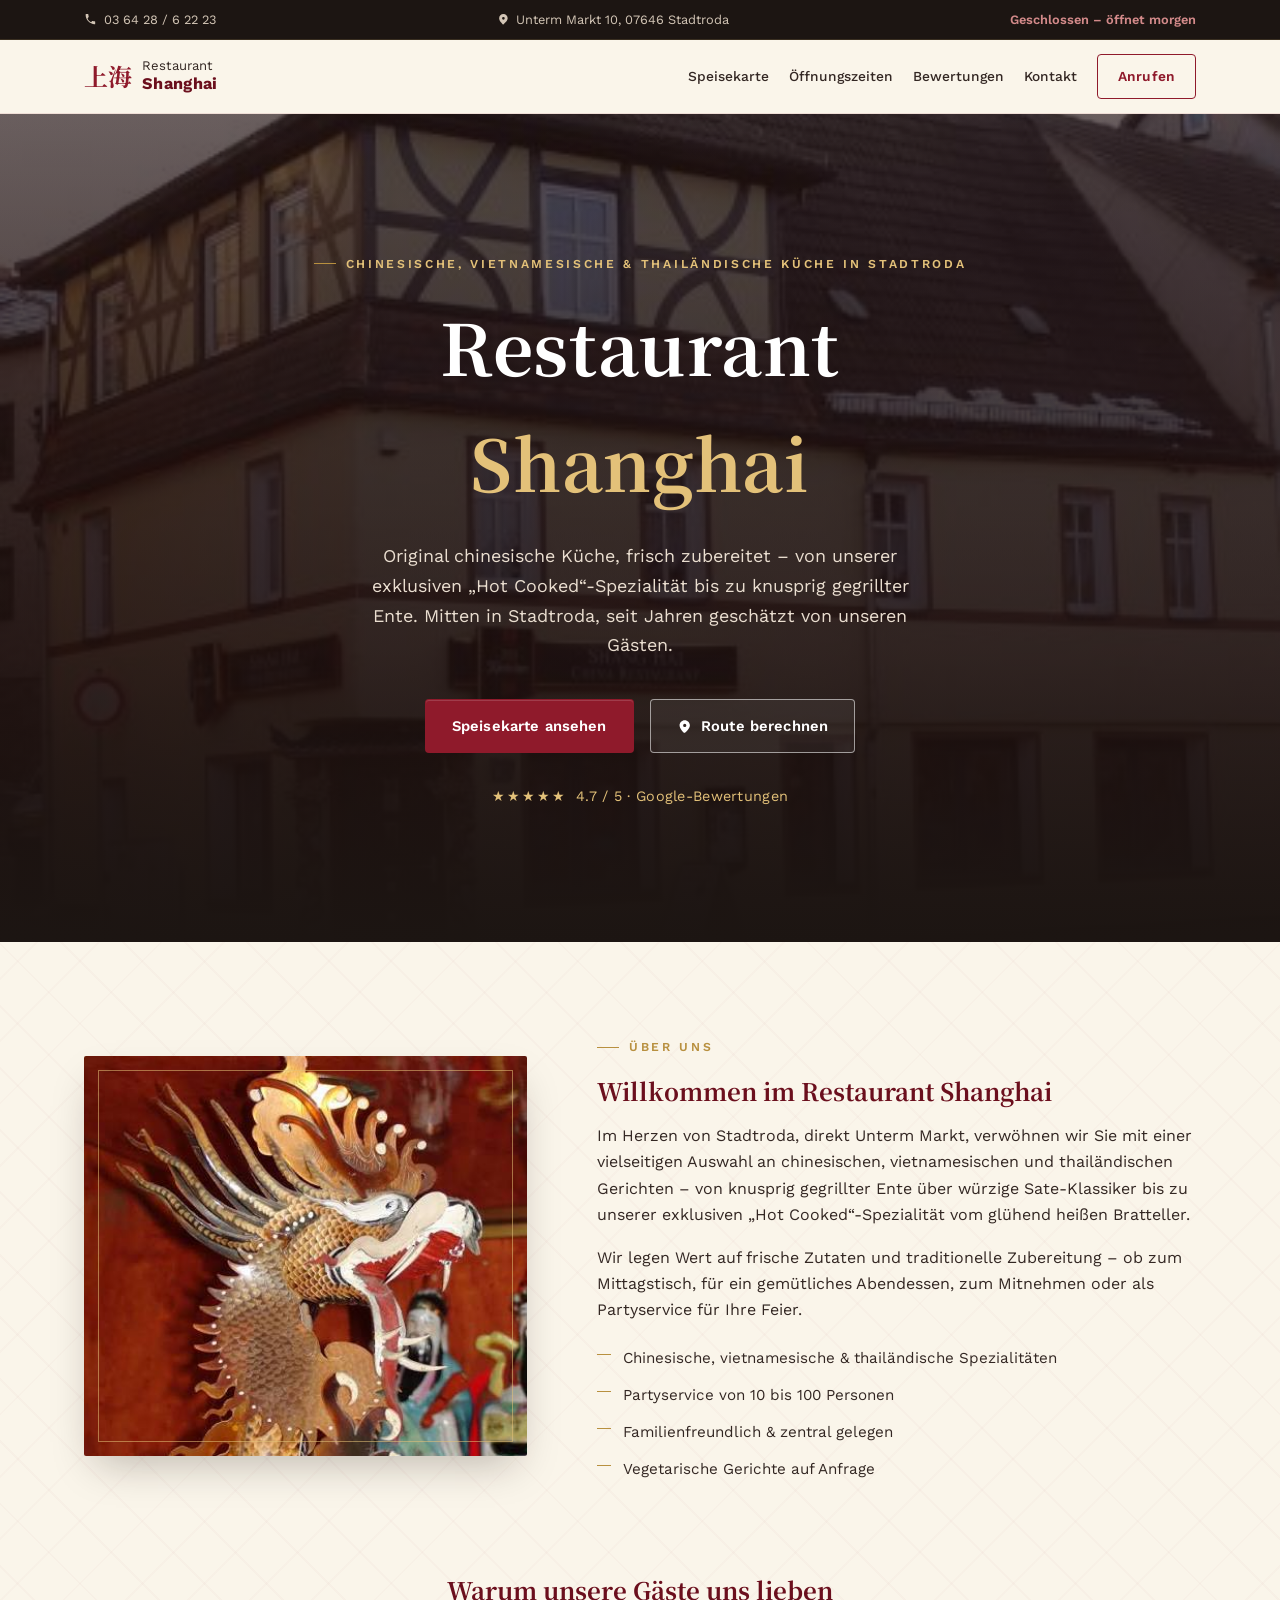
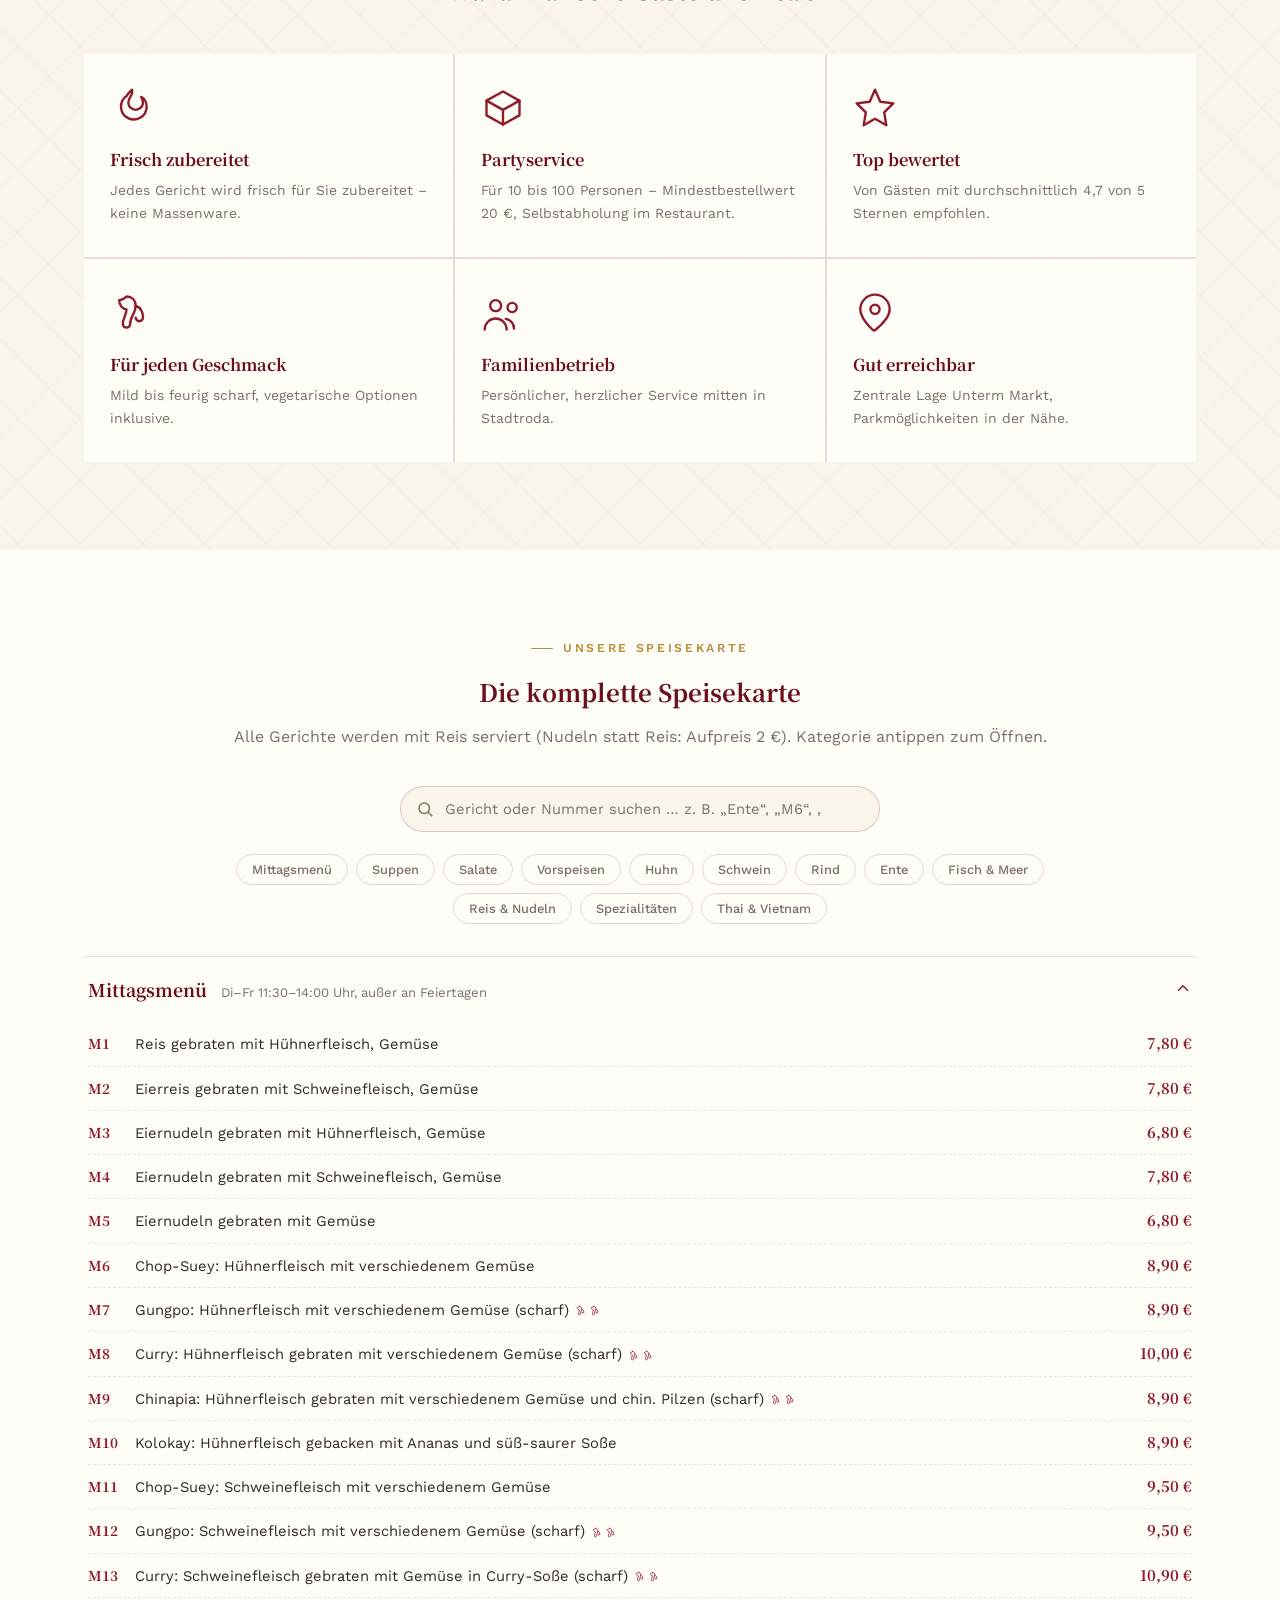
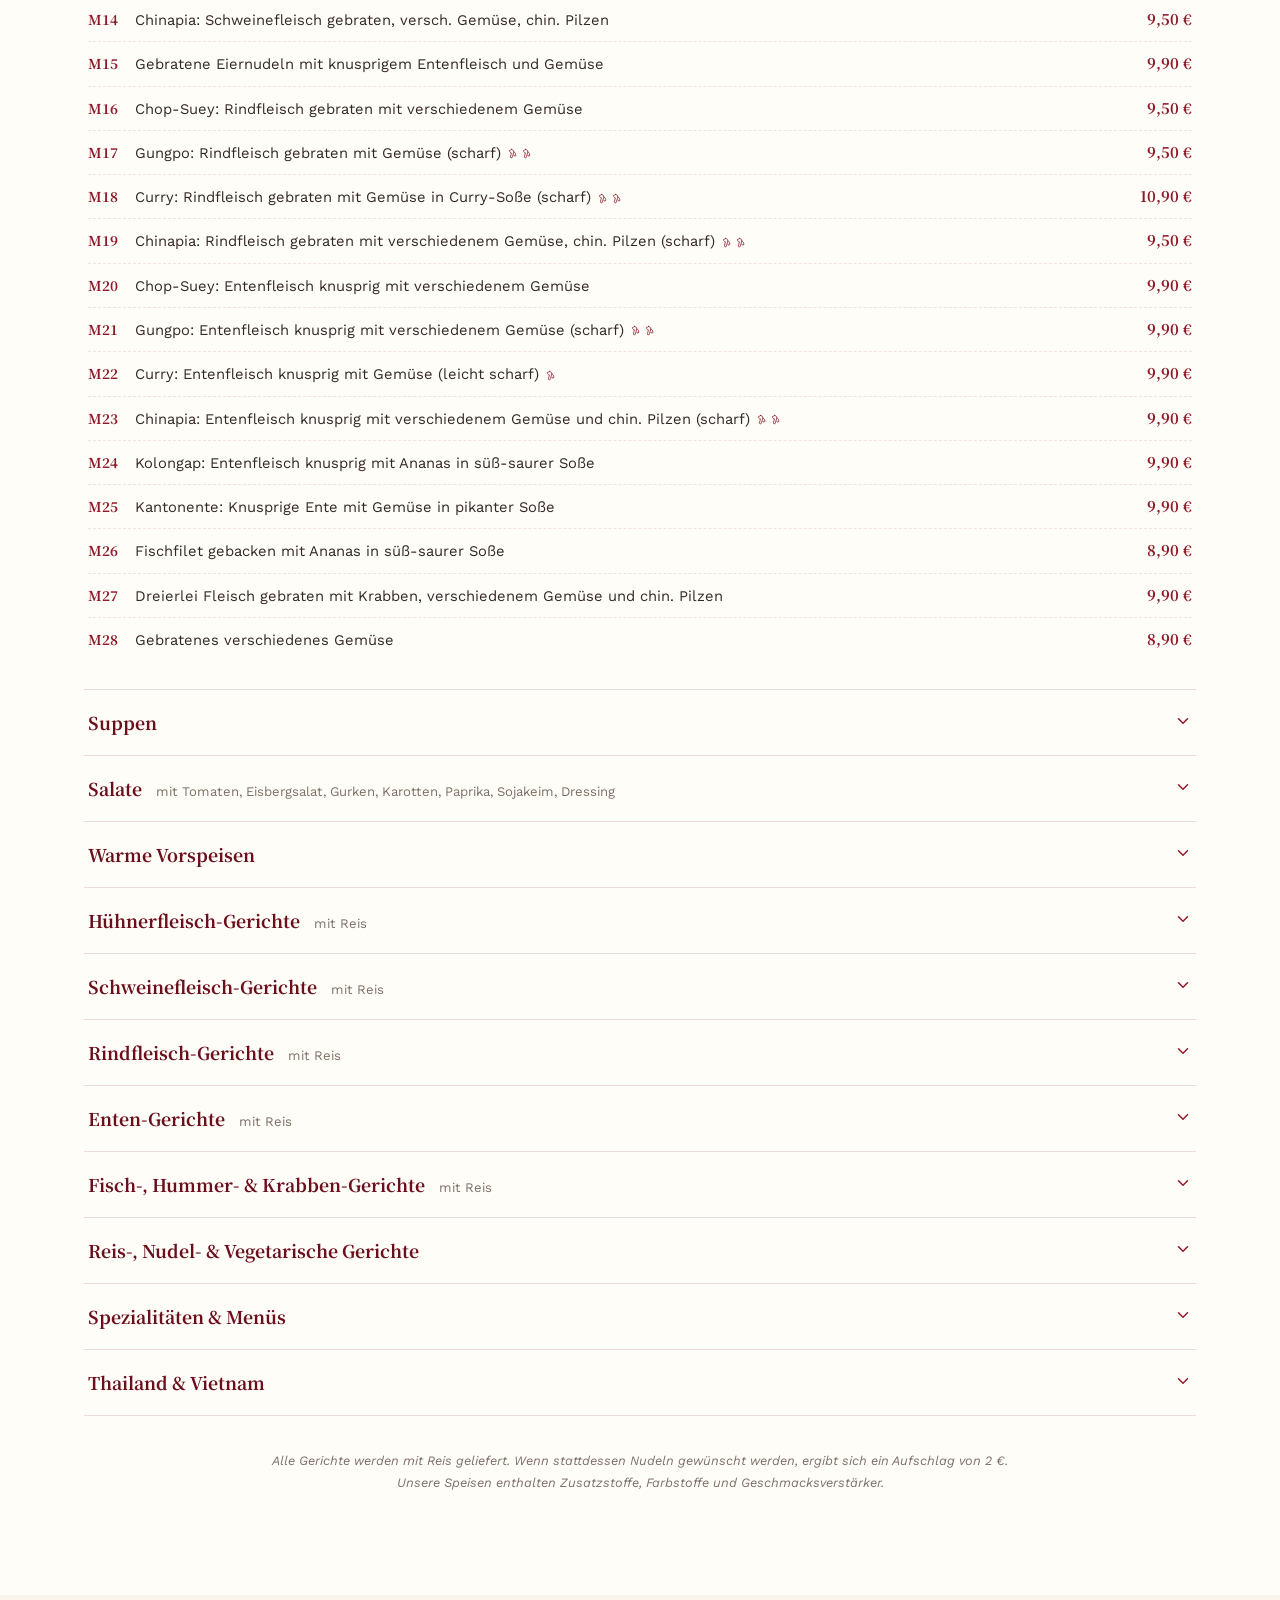
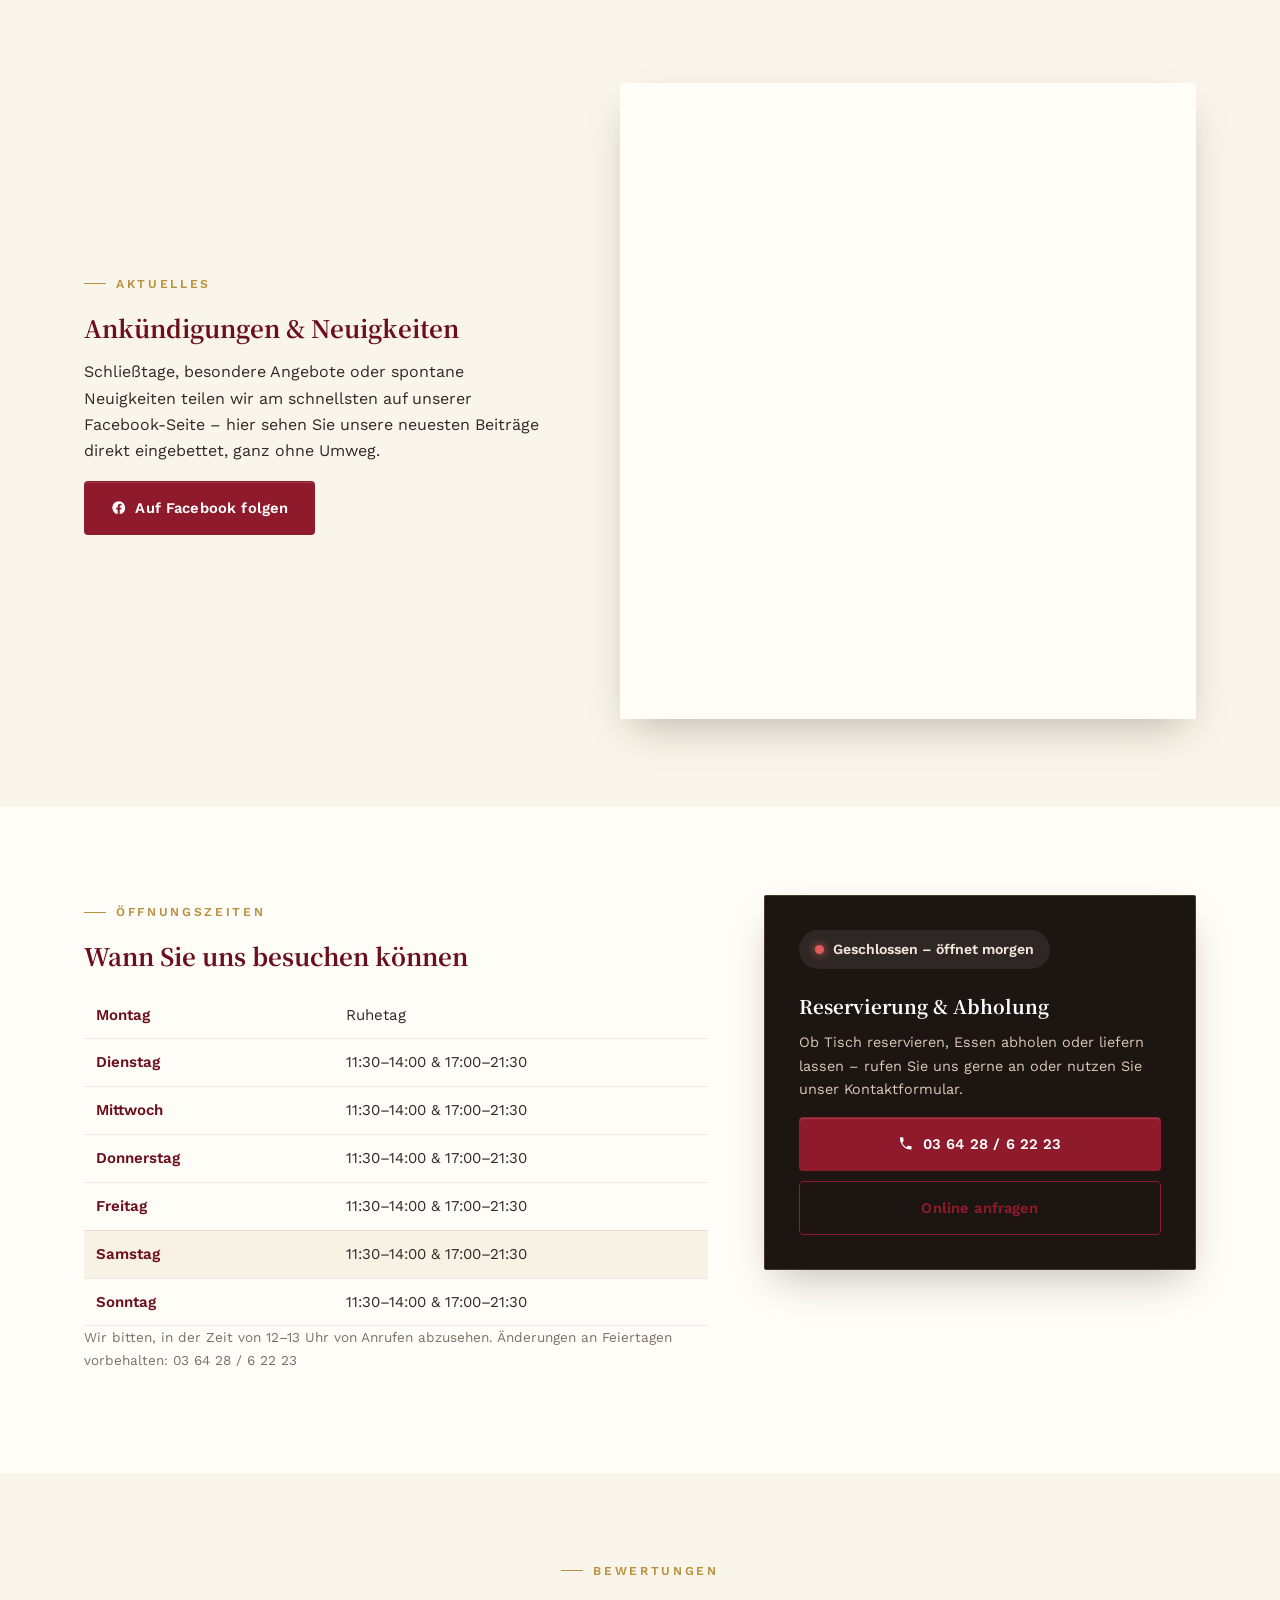
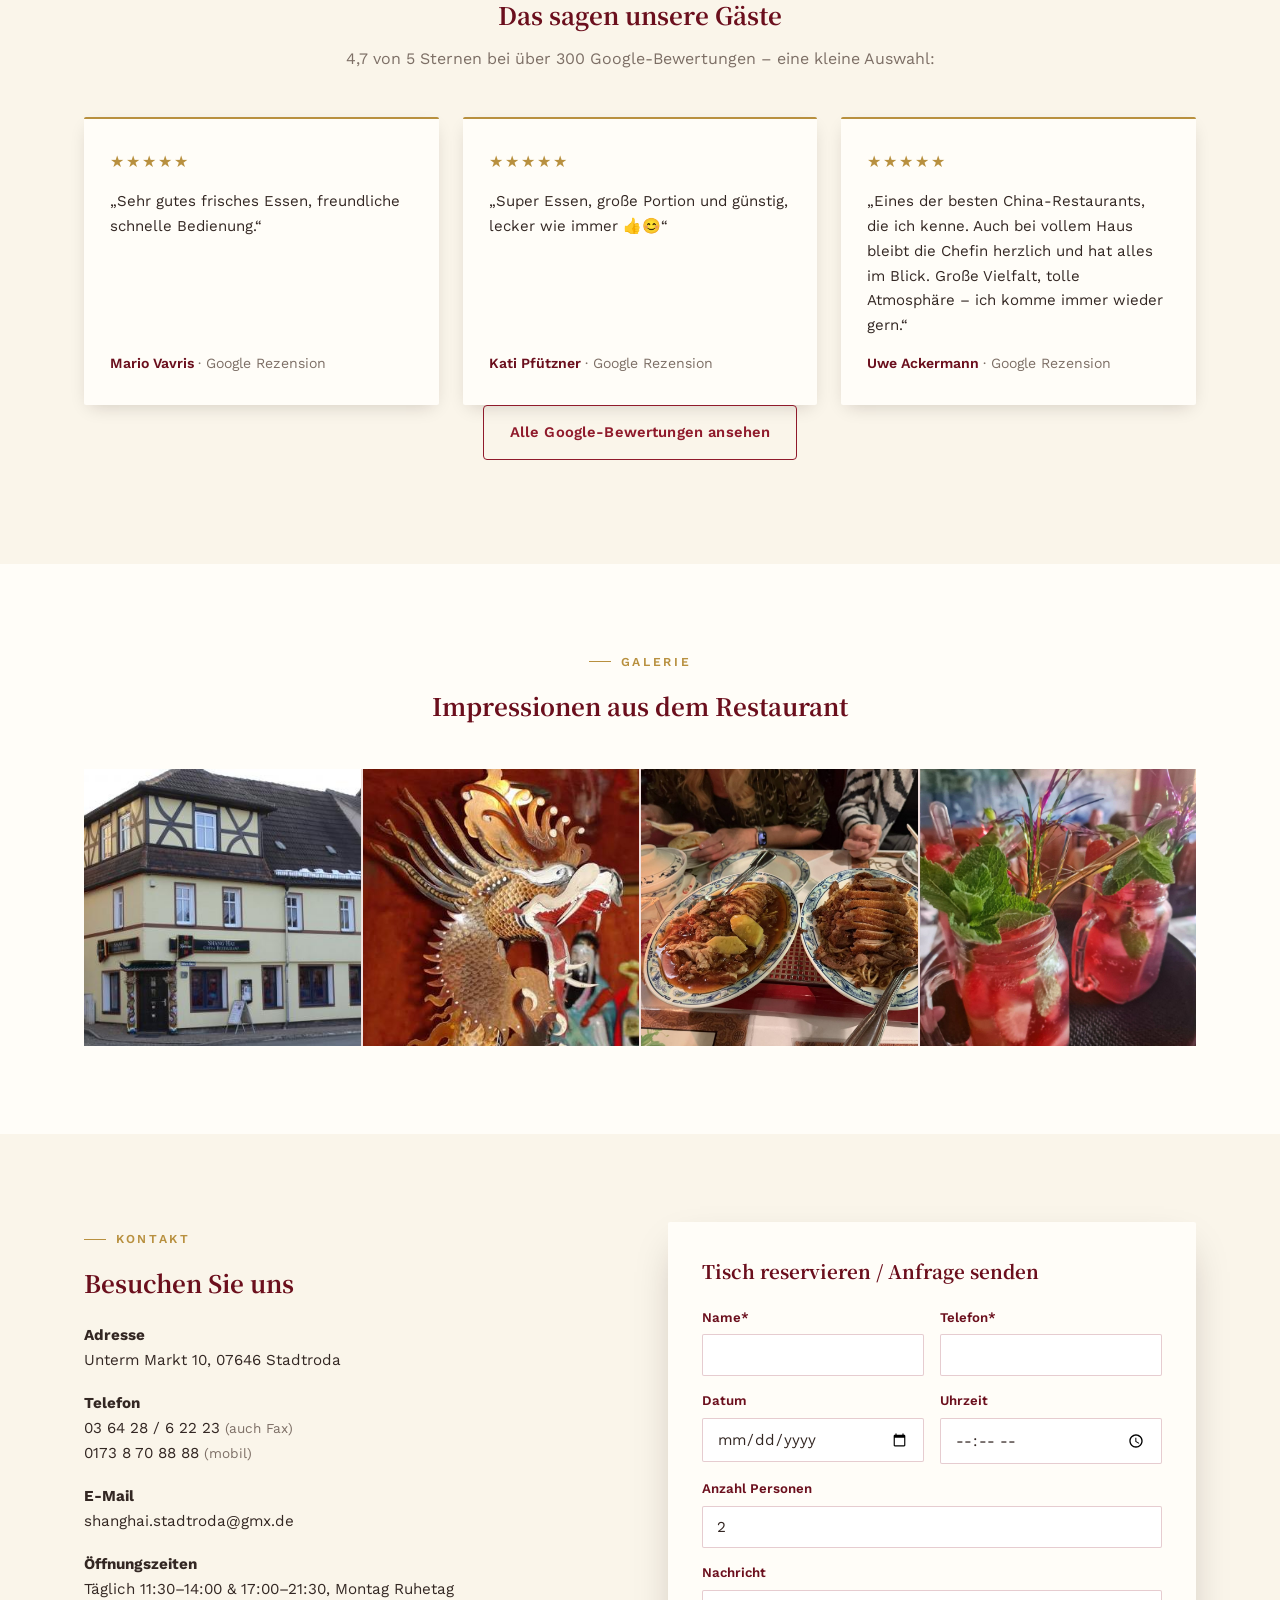
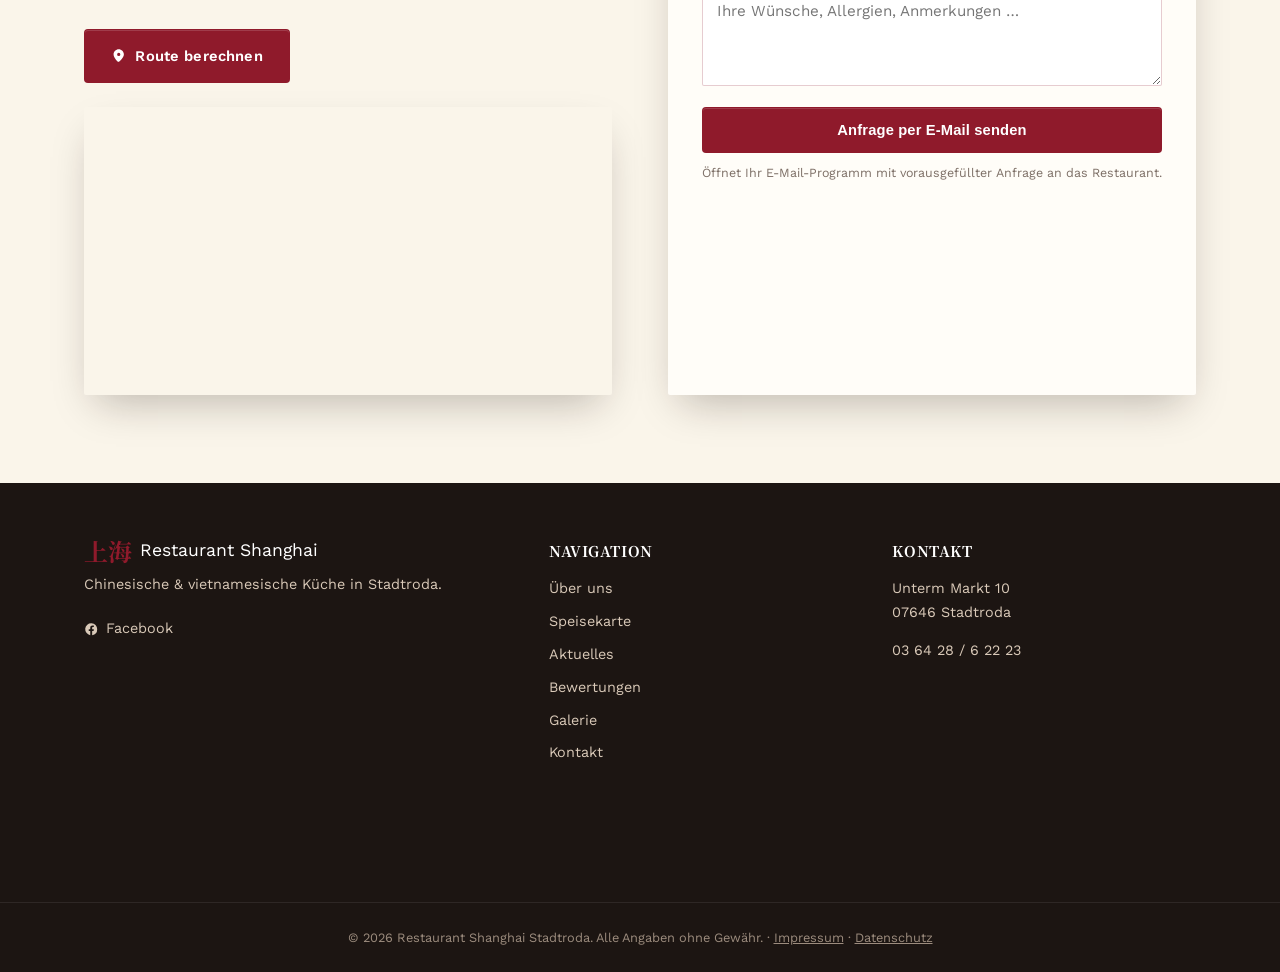
==== index.html @ a4d63564 "Initial commit: Restaurant Shanghai Stadtroda website Co-Authored-By: Claude Sonnet 5 <noreply@anthr" ====
<!DOCTYPE html>
<html lang="de">
<head>
<meta charset="UTF-8">
<meta name="viewport" content="width=device-width, initial-scale=1.0">
<title>Restaurant Shanghai Stadtroda | Chinesische, Vietnamesische & Thailändische Küche</title>
<meta name="description" content="China-Restaurant Shanghai in Stadtroda – Chinesische, vietnamesische & thailändische Spezialitäten, Mittagsmenü, Partyservice & Selbstabholung. Unterm Markt 10, 07646 Stadtroda.">
<link rel="canonical" href="https://restaurant-shanghai-stadtroda.netlify.app/">

<meta property="og:type" content="restaurant">
<meta property="og:locale" content="de_DE">
<meta property="og:site_name" content="Restaurant Shanghai Stadtroda">
<meta property="og:title" content="Restaurant Shanghai Stadtroda | Chinesische, Vietnamesische & Thailändische Küche">
<meta property="og:description" content="Original chinesische, vietnamesische & thailändische Küche mitten in Stadtroda. Mittagsmenü, Partyservice für 10–100 Personen, Selbstabholung.">
<meta property="og:url" content="https://restaurant-shanghai-stadtroda.netlify.app/">
<meta property="og:image" content="https://restaurant-shanghai-stadtroda.netlify.app/assets/photos/aussenansicht.jpg">
<meta name="twitter:card" content="summary_large_image">
<meta name="twitter:title" content="Restaurant Shanghai Stadtroda">
<meta name="twitter:description" content="Chinesische, vietnamesische & thailändische Küche mitten in Stadtroda.">
<meta name="twitter:image" content="https://restaurant-shanghai-stadtroda.netlify.app/assets/photos/aussenansicht.jpg">

<script type="application/ld+json">
{
  "@context": "https://schema.org",
  "@type": "Restaurant",
  "name": "China-Restaurant Shanghai",
  "image": "https://restaurant-shanghai-stadtroda.netlify.app/assets/photos/aussenansicht.jpg",
  "url": "https://restaurant-shanghai-stadtroda.netlify.app/",
  "telephone": "+493642862223",
  "priceRange": "€€",
  "servesCuisine": ["Chinese", "Vietnamese", "Thai"],
  "acceptsReservations": "True",
  "address": {
    "@type": "PostalAddress",
    "streetAddress": "Unterm Markt 10",
    "addressLocality": "Stadtroda",
    "postalCode": "07646",
    "addressCountry": "DE"
  },
  "openingHoursSpecification": [
    {
      "@type": "OpeningHoursSpecification",
      "dayOfWeek": ["Tuesday", "Wednesday", "Thursday", "Friday", "Saturday", "Sunday"],
      "opens": "11:30",
      "closes": "14:00"
    },
    {
      "@type": "OpeningHoursSpecification",
      "dayOfWeek": ["Tuesday", "Wednesday", "Thursday", "Friday", "Saturday", "Sunday"],
      "opens": "17:00",
      "closes": "21:30"
    }
  ],
  "menu": "https://restaurant-shanghai-stadtroda.netlify.app/#menu",
  "sameAs": ["https://www.facebook.com/sanghaistadtroda/"]
}
</script>

<link rel="icon" href="assets/favicon.svg" type="image/svg+xml">
<link rel="preconnect" href="https://fonts.googleapis.com">
<link rel="preconnect" href="https://fonts.gstatic.com" crossorigin>
<link href="https://fonts.googleapis.com/css2?family=Noto+Serif+SC:wght@600;700&family=Work+Sans:wght@300;400;500;600;700&display=swap" rel="stylesheet">
<link rel="stylesheet" href="style.css">
</head>
<body>

<div class="top-bar">
  <div class="top-bar-inner">
    <a href="tel:+493642862223" class="top-bar-item">
      <svg class="i" viewBox="0 0 24 24"><path d="M6.6 10.8c1.4 2.8 3.8 5.2 6.6 6.6l2.2-2.2c.3-.3.7-.4 1-.2 1.1.4 2.3.6 3.6.6.6 0 1 .4 1 1V20c0 .6-.4 1-1 1C10.9 21 3 13.1 3 3c0-.6.4-1 1-1h3.2c.6 0 1 .4 1 1 0 1.3.2 2.5.6 3.6.1.4 0 .8-.2 1L6.6 10.8z"/></svg>
      03 64 28 / 6 22 23
    </a>
    <a href="https://www.google.com/maps/dir/?api=1&destination=Unterm+Markt+10%2C+07646+Stadtroda" target="_blank" rel="noopener" class="top-bar-item">
      <svg class="i" viewBox="0 0 24 24"><path d="M12 2C7.6 2 4 5.6 4 10c0 5.4 6.8 11.2 7.1 11.4.3.2.6.2.9 0C12.2 21.2 20 15.4 20 10c0-4.4-3.6-8-8-8zm0 10.5A2.5 2.5 0 1 1 12 7.5a2.5 2.5 0 0 1 0 5z"/></svg>
      Unterm Markt 10, 07646 Stadtroda
    </a>
    <span class="top-bar-item status-item" id="statusIndicator">Öffnungszeiten werden geprüft…</span>
  </div>
</div>

<header class="site-header" id="siteHeader">
  <div class="nav-wrap">
    <a href="#home" class="logo">
      <span class="logo-cn">上海</span>
      <span class="logo-text">Restaurant<br><strong>Shanghai</strong></span>
    </a>
    <nav class="main-nav" id="mainNav">
      <a href="#menu" class="nav-link">Speisekarte</a>
      <a href="#hours" class="nav-link">Öffnungszeiten</a>
      <a href="#bewertungen" class="nav-link">Bewertungen</a>
      <a href="#contact" class="nav-link">Kontakt</a>
    </nav>
    <a href="tel:+493642862223" class="btn btn-outline nav-cta">Anrufen</a>
    <button class="hamburger" id="hamburger" aria-label="Menü öffnen" aria-expanded="false">
      <span></span><span></span><span></span>
    </button>
  </div>
</header>

<main>

  <section id="home" class="hero">
    <div class="hero-photo" style="background-image:linear-gradient(rgba(30,10,12,.55),rgba(30,10,12,.82)),url('assets/photos/aussenansicht.jpg')"></div>
    <div class="hero-content reveal">
      <span class="eyebrow">Chinesische, Vietnamesische &amp; Thailändische Küche in Stadtroda</span>
      <h1>Restaurant <span>Shanghai</span></h1>
      <p>Original chinesische Küche, frisch zubereitet – von unserer exklusiven „Hot Cooked“-Spezialität bis zu knusprig gegrillter Ente. Mitten in Stadtroda, seit Jahren geschätzt von unseren Gästen.</p>
      <div class="hero-actions">
        <a href="#menu" class="btn btn-primary">Speisekarte ansehen</a>
        <a href="https://www.google.com/maps/dir/?api=1&destination=Unterm+Markt+10%2C+07646+Stadtroda" target="_blank" rel="noopener" class="btn btn-ghost">
          <svg class="i" viewBox="0 0 24 24"><path d="M12 2C7.6 2 4 5.6 4 10c0 5.4 6.8 11.2 7.1 11.4.3.2.6.2.9 0C12.2 21.2 20 15.4 20 10c0-4.4-3.6-8-8-8zm0 10.5A2.5 2.5 0 1 1 12 7.5a2.5 2.5 0 0 1 0 5z"/></svg>
          Route berechnen
        </a>
      </div>
      <div class="hero-rating">
        <span class="stars">★★★★★</span> 4.7 / 5 · Google-Bewertungen
      </div>
    </div>
  </section>

  <section id="about" class="about reveal">
    <div class="section-inner about-grid">
      <div class="about-graphic" style="background-image:url('assets/photos/drache.jpg'),linear-gradient(160deg,var(--red) 0%,var(--red-dark) 60%,var(--charcoal) 100%)" role="img" aria-label="Drachen-Dekoration im Restaurant Shanghai"></div>
      <div class="about-text">
        <span class="eyebrow">Über uns</span>
        <h2>Willkommen im Restaurant Shanghai</h2>
        <p>Im Herzen von Stadtroda, direkt Unterm Markt, verwöhnen wir Sie mit einer vielseitigen Auswahl an chinesischen, vietnamesischen und thailändischen Gerichten – von knusprig gegrillter Ente über würzige Sate-Klassiker bis zu unserer exklusiven „Hot Cooked“-Spezialität vom glühend heißen Bratteller.</p>
        <p>Wir legen Wert auf frische Zutaten und traditionelle Zubereitung – ob zum Mittagstisch, für ein gemütliches Abendessen, zum Mitnehmen oder als Partyservice für Ihre Feier.</p>
        <ul class="about-facts">
          <li>Chinesische, vietnamesische &amp; thailändische Spezialitäten</li>
          <li>Partyservice von 10 bis 100 Personen</li>
          <li>Familienfreundlich &amp; zentral gelegen</li>
          <li>Vegetarische Gerichte auf Anfrage</li>
        </ul>
      </div>
    </div>

    <div class="section-inner why-inline">
      <h3 class="center">Warum unsere Gäste uns lieben</h3>
      <div class="why-grid">
        <div class="why-card">
          <div class="why-icon"><svg viewBox="0 0 24 24"><path d="M12 2c1 3-2 4-2 7a4 4 0 0 0 8 0c0-1-.3-2-1-3 1.5.5 3 2.5 3 5.5A7 7 0 1 1 9 5.5C9.8 4 11 3 12 2z"/></svg></div>
          <h3>Frisch zubereitet</h3><p>Jedes Gericht wird frisch für Sie zubereitet – keine Massenware.</p>
        </div>
        <div class="why-card">
          <div class="why-icon"><svg viewBox="0 0 24 24"><path d="M3 8l9-5 9 5-9 5-9-5z"/><path d="M3 8v8l9 5 9-5V8"/><path d="M12 13v8"/></svg></div>
          <h3>Partyservice</h3><p>Für 10 bis 100 Personen – Mindestbestellwert 20 €, Selbstabholung im Restaurant.</p>
        </div>
        <div class="why-card">
          <div class="why-icon"><svg viewBox="0 0 24 24"><path d="M12 2l2.9 6.6L22 9.5l-5 4.9 1.2 7-6.2-3.5-6.2 3.5 1.2-7-5-4.9 7.1-.9L12 2z"/></svg></div>
          <h3>Top bewertet</h3><p>Von Gästen mit durchschnittlich 4,7 von 5 Sternen empfohlen.</p>
        </div>
        <div class="why-card">
          <div class="why-icon"><svg viewBox="0 0 24 24"><path d="M9 3c3 0 5 2 5 5 0 4-3 6-3 10a2 2 0 0 1-4 0c0-3 2-5 2-8-2 0-4-2-4-5 1.5 0 3-1 4-2z"/><path d="M14 8c2.5 1 4 3.5 4 6.5a2 2 0 0 1-4 0"/></svg></div>
          <h3>Für jeden Geschmack</h3><p>Mild bis feurig scharf, vegetarische Optionen inklusive.</p>
        </div>
        <div class="why-card">
          <div class="why-icon"><svg viewBox="0 0 24 24"><circle cx="8" cy="8" r="3"/><circle cx="17" cy="9" r="2.5"/><path d="M2 21c0-3.3 2.7-6 6-6s6 2.7 6 6"/><path d="M13.5 15.2c2.5.4 4.5 2.5 4.5 5.3"/></svg></div>
          <h3>Familienbetrieb</h3><p>Persönlicher, herzlicher Service mitten in Stadtroda.</p>
        </div>
        <div class="why-card">
          <div class="why-icon"><svg viewBox="0 0 24 24"><path d="M12 2C7.6 2 4 5.6 4 10c0 5.4 6.8 11.2 7.1 11.4.3.2.6.2.9 0C12.2 21.2 20 15.4 20 10c0-4.4-3.6-8-8-8zm0 10.5A2.5 2.5 0 1 1 12 7.5a2.5 2.5 0 0 1 0 5z"/></svg></div>
          <h3>Gut erreichbar</h3><p>Zentrale Lage Unterm Markt, Parkmöglichkeiten in der Nähe.</p>
        </div>
      </div>
    </div>
  </section>

  <section id="menu" class="menu reveal">
    <div class="section-inner">
      <span class="eyebrow center">Unsere Speisekarte</span>
      <h2 class="center">Die komplette Speisekarte</h2>
      <p class="center muted">Alle Gerichte werden mit Reis serviert (Nudeln statt Reis: Aufpreis 2 €). Kategorie antippen zum Öffnen.</p>

      <div class="menu-search">
        <svg class="menu-search-icon" viewBox="0 0 24 24"><circle cx="11" cy="11" r="7"/><path d="M21 21l-4.3-4.3"/></svg>
        <input type="search" id="menuSearch" placeholder="Gericht oder Nummer suchen … z. B. „Ente“, „M6“, „scharf“">
        <button type="button" id="menuSearchClear" class="menu-search-clear" hidden aria-label="Suche zurücksetzen">✕</button>
      </div>
      <p class="menu-search-empty" id="menuSearchEmpty" hidden>Keine Gerichte gefunden. Anderen Suchbegriff versuchen?</p>

      <div class="menu-jump" id="menuJump">
        <button type="button" data-target="cat-mittagsmenu">Mittagsmenü</button>
        <button type="button" data-target="cat-suppen">Suppen</button>
        <button type="button" data-target="cat-salate">Salate</button>
        <button type="button" data-target="cat-vorspeisen">Vorspeisen</button>
        <button type="button" data-target="cat-huehner">Huhn</button>
        <button type="button" data-target="cat-schwein">Schwein</button>
        <button type="button" data-target="cat-rind">Rind</button>
        <button type="button" data-target="cat-ente">Ente</button>
        <button type="button" data-target="cat-fisch">Fisch &amp; Meer</button>
        <button type="button" data-target="cat-reisnudeln">Reis &amp; Nudeln</button>
        <button type="button" data-target="cat-spezialitaeten">Spezialitäten</button>
        <button type="button" data-target="cat-thaivietnam">Thai &amp; Vietnam</button>
      </div>

      <div class="menu-accordion" id="menuAccordion">

        <div class="menu-cat open" id="cat-mittagsmenu">
          <button class="menu-cat-toggle" aria-expanded="true">
            <span class="menu-cat-title">Mittagsmenü</span>
            <span class="menu-cat-sub">Di–Fr 11:30–14:00 Uhr, außer an Feiertagen</span>
            <svg class="menu-cat-chevron" viewBox="0 0 24 24"><path d="M6 9l6 6 6-6"/></svg>
          </button>
          <div class="menu-cat-body">
            <div class="menu-row"><span class="menu-num">M1</span><span class="menu-name">Reis gebraten mit Hühnerfleisch, Gemüse</span><span class="menu-price">7,80 €</span></div>
            <div class="menu-row"><span class="menu-num">M2</span><span class="menu-name">Eierreis gebraten mit Schweinefleisch, Gemüse</span><span class="menu-price">7,80 €</span></div>
            <div class="menu-row"><span class="menu-num">M3</span><span class="menu-name">Eiernudeln gebraten mit Hühnerfleisch, Gemüse</span><span class="menu-price">6,80 €</span></div>
            <div class="menu-row"><span class="menu-num">M4</span><span class="menu-name">Eiernudeln gebraten mit Schweinefleisch, Gemüse</span><span class="menu-price">7,80 €</span></div>
            <div class="menu-row"><span class="menu-num">M5</span><span class="menu-name">Eiernudeln gebraten mit Gemüse</span><span class="menu-price">6,80 €</span></div>
            <div class="menu-row"><span class="menu-num">M6</span><span class="menu-name">Chop-Suey: Hühnerfleisch mit verschiedenem Gemüse</span><span class="menu-price">8,90 €</span></div>
            <div class="menu-row"><span class="menu-num">M7</span><span class="menu-name">Gungpo: Hühnerfleisch mit verschiedenem Gemüse (scharf)</span><span class="menu-price">8,90 €</span></div>
            <div class="menu-row"><span class="menu-num">M8</span><span class="menu-name">Curry: Hühnerfleisch gebraten mit verschiedenem Gemüse (scharf)</span><span class="menu-price">10,00 €</span></div>
            <div class="menu-row"><span class="menu-num">M9</span><span class="menu-name">Chinapia: Hühnerfleisch gebraten mit verschiedenem Gemüse und chin. Pilzen (scharf)</span><span class="menu-price">8,90 €</span></div>
            <div class="menu-row"><span class="menu-num">M10</span><span class="menu-name">Kolokay: Hühnerfleisch gebacken mit Ananas und süß-saurer Soße</span><span class="menu-price">8,90 €</span></div>
            <div class="menu-row"><span class="menu-num">M11</span><span class="menu-name">Chop-Suey: Schweinefleisch mit verschiedenem Gemüse</span><span class="menu-price">9,50 €</span></div>
            <div class="menu-row"><span class="menu-num">M12</span><span class="menu-name">Gungpo: Schweinefleisch mit verschiedenem Gemüse (scharf)</span><span class="menu-price">9,50 €</span></div>
            <div class="menu-row"><span class="menu-num">M13</span><span class="menu-name">Curry: Schweinefleisch gebraten mit Gemüse in Curry-Soße (scharf)</span><span class="menu-price">10,90 €</span></div>
            <div class="menu-row"><span class="menu-num">M14</span><span class="menu-name">Chinapia: Schweinefleisch gebraten, versch. Gemüse, chin. Pilzen</span><span class="menu-price">9,50 €</span></div>
            <div class="menu-row"><span class="menu-num">M15</span><span class="menu-name">Gebratene Eiernudeln mit knusprigem Entenfleisch und Gemüse</span><span class="menu-price">9,90 €</span></div>
            <div class="menu-row"><span class="menu-num">M16</span><span class="menu-name">Chop-Suey: Rindfleisch gebraten mit verschiedenem Gemüse</span><span class="menu-price">9,50 €</span></div>
            <div class="menu-row"><span class="menu-num">M17</span><span class="menu-name">Gungpo: Rindfleisch gebraten mit Gemüse (scharf)</span><span class="menu-price">9,50 €</span></div>
            <div class="menu-row"><span class="menu-num">M18</span><span class="menu-name">Curry: Rindfleisch gebraten mit Gemüse in Curry-Soße (scharf)</span><span class="menu-price">10,90 €</span></div>
            <div class="menu-row"><span class="menu-num">M19</span><span class="menu-name">Chinapia: Rindfleisch gebraten mit verschiedenem Gemüse, chin. Pilzen (scharf)</span><span class="menu-price">9,50 €</span></div>
            <div class="menu-row"><span class="menu-num">M20</span><span class="menu-name">Chop-Suey: Entenfleisch knusprig mit verschiedenem Gemüse</span><span class="menu-price">9,90 €</span></div>
            <div class="menu-row"><span class="menu-num">M21</span><span class="menu-name">Gungpo: Entenfleisch knusprig mit verschiedenem Gemüse (scharf)</span><span class="menu-price">9,90 €</span></div>
            <div class="menu-row"><span class="menu-num">M22</span><span class="menu-name">Curry: Entenfleisch knusprig mit Gemüse (leicht scharf)</span><span class="menu-price">9,90 €</span></div>
            <div class="menu-row"><span class="menu-num">M23</span><span class="menu-name">Chinapia: Entenfleisch knusprig mit verschiedenem Gemüse und chin. Pilzen (scharf)</span><span class="menu-price">9,90 €</span></div>
            <div class="menu-row"><span class="menu-num">M24</span><span class="menu-name">Kolongap: Entenfleisch knusprig mit Ananas in süß-saurer Soße</span><span class="menu-price">9,90 €</span></div>
            <div class="menu-row"><span class="menu-num">M25</span><span class="menu-name">Kantonente: Knusprige Ente mit Gemüse in pikanter Soße</span><span class="menu-price">9,90 €</span></div>
            <div class="menu-row"><span class="menu-num">M26</span><span class="menu-name">Fischfilet gebacken mit Ananas in süß-saurer Soße</span><span class="menu-price">8,90 €</span></div>
            <div class="menu-row"><span class="menu-num">M27</span><span class="menu-name">Dreierlei Fleisch gebraten mit Krabben, verschiedenem Gemüse und chin. Pilzen</span><span class="menu-price">9,90 €</span></div>
            <div class="menu-row"><span class="menu-num">M28</span><span class="menu-name">Gebratenes verschiedenes Gemüse</span><span class="menu-price">8,90 €</span></div>
          </div>
        </div>

        <div class="menu-cat" id="cat-suppen">
          <button class="menu-cat-toggle" aria-expanded="false">
            <span class="menu-cat-title">Suppen</span>
            <svg class="menu-cat-chevron" viewBox="0 0 24 24"><path d="M6 9l6 6 6-6"/></svg>
          </button>
          <div class="menu-cat-body">
            <div class="menu-row"><span class="menu-num">1</span><span class="menu-name">Sa-la-tan: Peking-Suppe (sauer und scharf)</span><span class="menu-price">3,50 €</span></div>
            <div class="menu-row"><span class="menu-num">2</span><span class="menu-name">Chop-Suey: Gemüsesuppe</span><span class="menu-price">3,50 €</span></div>
            <div class="menu-row"><span class="menu-num">3</span><span class="menu-name">Kung-Fu-Suppe: Champignons und Chinakohl</span><span class="menu-price">3,50 €</span></div>
            <div class="menu-row"><span class="menu-num">4</span><span class="menu-name">Wan-Tan-Suppe: Champignons und Chinakohl</span><span class="menu-price">3,90 €</span></div>
            <div class="menu-row"><span class="menu-num">5</span><span class="menu-name">Glasnudelsuppe mit Hühnerfleisch und Gemüse</span><span class="menu-price">3,50 €</span></div>
            <div class="menu-row"><span class="menu-num">6</span><span class="menu-name">San-Sien-Suppe mit Hühnerfleisch, Schweinefleisch, Krabben und Gemüse</span><span class="menu-price">4,80 €</span></div>
            <div class="menu-row"><span class="menu-num">7</span><span class="menu-name">Eierblumen-Suppe mit Krabbenfleisch, Erbsen und Spargel</span><span class="menu-price">3,50 €</span></div>
            <div class="menu-row"><span class="menu-num">8</span><span class="menu-name">Spargelsuppe mit Hühnerfleisch, Champignons und versch. Gemüse</span><span class="menu-price">3,80 €</span></div>
            <div class="menu-row"><span class="menu-num">9</span><span class="menu-name">Entenfleischsuppe mit versch. Gemüse, Sojakeimen und Morcheln</span><span class="menu-price">4,80 €</span></div>
            <div class="menu-row"><span class="menu-num">10</span><span class="menu-name">Shrimp-Suppe mit Sojakeimen und Gemüse</span><span class="menu-price">4,80 €</span></div>
          </div>
        </div>

        <div class="menu-cat" id="cat-salate">
          <button class="menu-cat-toggle" aria-expanded="false">
            <span class="menu-cat-title">Salate</span>
            <span class="menu-cat-sub">mit Tomaten, Eisbergsalat, Gurken, Karotten, Paprika, Sojakeim, Dressing</span>
            <svg class="menu-cat-chevron" viewBox="0 0 24 24"><path d="M6 9l6 6 6-6"/></svg>
          </button>
          <div class="menu-cat-body">
            <div class="menu-row"><span class="menu-num">11</span><span class="menu-name">Shang-Hai Salat: mit chinesischen Pilzen</span><span class="menu-price">4,90 €</span></div>
            <div class="menu-row"><span class="menu-num">12</span><span class="menu-name">Gemischter Salat</span><span class="menu-price">4,90 €</span></div>
            <div class="menu-row"><span class="menu-num">13</span><span class="menu-name">Hühnersalat</span><span class="menu-price">4,90 €</span></div>
            <div class="menu-row"><span class="menu-num">14</span><span class="menu-name">Sojakeimesalat</span><span class="menu-price">4,90 €</span></div>
            <div class="menu-row"><span class="menu-num">15</span><span class="menu-name">Tomatensalat</span><span class="menu-price">4,90 €</span></div>
            <div class="menu-row"><span class="menu-num">16</span><span class="menu-name">Krabbensalat</span><span class="menu-price">4,90 €</span></div>
            <div class="menu-row"><span class="menu-num">17</span><span class="menu-name">San-Sien-Salat: mit Hühnerfleisch, Schweinefleisch und Krabben</span><span class="menu-price">4,90 €</span></div>
          </div>
        </div>

        <div class="menu-cat" id="cat-vorspeisen">
          <button class="menu-cat-toggle" aria-expanded="false">
            <span class="menu-cat-title">Warme Vorspeisen</span>
            <svg class="menu-cat-chevron" viewBox="0 0 24 24"><path d="M6 9l6 6 6-6"/></svg>
          </button>
          <div class="menu-cat-body">
            <div class="menu-row"><span class="menu-num">18</span><span class="menu-name">Shang-Hai Minifrühlingsrolle (6 Stück) mit süß-saurer Soße</span><span class="menu-price">3,00 €</span></div>
            <div class="menu-row"><span class="menu-num">19</span><span class="menu-name">Zhung Khuyen chinesische Frühlingsrolle</span><span class="menu-price">4,90 €</span></div>
            <div class="menu-row"><span class="menu-num">20</span><span class="menu-name">Saigon-Frühlingsrollen (3 Stück) mit süß-saurer Soße</span><span class="menu-price">4,90 €</span></div>
            <div class="menu-row"><span class="menu-num">21</span><span class="menu-name">Wan-Tan gebacken mit süß-saurer Soße</span><span class="menu-price">4,90 €</span></div>
            <div class="menu-row"><span class="menu-num">22</span><span class="menu-name">Krubake Krabbenchips</span><span class="menu-price">3,00 €</span></div>
          </div>
        </div>

        <div class="menu-cat" id="cat-huehner">
          <button class="menu-cat-toggle" aria-expanded="false">
            <span class="menu-cat-title">Hühnerfleisch-Gerichte</span>
            <span class="menu-cat-sub">mit Reis</span>
            <svg class="menu-cat-chevron" viewBox="0 0 24 24"><path d="M6 9l6 6 6-6"/></svg>
          </button>
          <div class="menu-cat-body">
            <div class="menu-row"><span class="menu-num">30</span><span class="menu-name">Chop-Suey: Hühnerfleisch gebraten mit verschiedenem Gemüse</span><span class="menu-price">11,90 €</span></div>
            <div class="menu-row"><span class="menu-num">30a</span><span class="menu-name">Hühnerfleisch gebacken mit Gemüse und pikanter Soße</span><span class="menu-price">12,90 €</span></div>
            <div class="menu-row"><span class="menu-num">31</span><span class="menu-name">Gungpo: Hühnerfleisch gebraten mit Gemüse, Knoblauch in Hoisin-Soße (scharf)</span><span class="menu-price">11,90 €</span></div>
            <div class="menu-row"><span class="menu-num">32</span><span class="menu-name">Kolokay: Hühnerfleisch gebacken mit Ananas und süß-saurer Soße</span><span class="menu-price">11,90 €</span></div>
            <div class="menu-row"><span class="menu-num">32a</span><span class="menu-name">Hühnerfleisch gebacken mit Gemüse und Ananas, süß-saurer Soße</span><span class="menu-price">12,90 €</span></div>
            <div class="menu-row"><span class="menu-num">33</span><span class="menu-name">Hühnerfleisch gebraten mit Broccoli und verschiedenem Gemüse</span><span class="menu-price">11,90 €</span></div>
            <div class="menu-row"><span class="menu-num">34</span><span class="menu-name">Hühnerfleisch gebraten mit Champignons und Spargel</span><span class="menu-price">11,90 €</span></div>
            <div class="menu-row"><span class="menu-num">35</span><span class="menu-name">Chinapia: Hühnerfleisch gebraten mit verschiedenem Gemüse, chinesischen Pilzen und Sojakeimen (scharf)</span><span class="menu-price">11,90 €</span></div>
            <div class="menu-row"><span class="menu-num">36</span><span class="menu-name">Shang-Hai-Art: Hühnerfleisch gebraten mit Zwiebeln und Zitronengras</span><span class="menu-price">11,90 €</span></div>
            <div class="menu-row"><span class="menu-num">37</span><span class="menu-name">Hong-Kong-Art: Hühnerfleisch gebraten mit Gemüse und schwarzen Bohnen (scharf)</span><span class="menu-price">11,90 €</span></div>
            <div class="menu-row"><span class="menu-num">38</span><span class="menu-name">Sate: Hühnerfleisch gebraten mit Gemüse in Sate- und Erdnuss-Soße (scharf)</span><span class="menu-price">12,90 €</span></div>
            <div class="menu-row"><span class="menu-num">39</span><span class="menu-name">Curry: Hühnerfleisch gebraten mit Gemüse in Curry-Soße (scharf)</span><span class="menu-price">12,90 €</span></div>
          </div>
        </div>

        <div class="menu-cat" id="cat-schwein">
          <button class="menu-cat-toggle" aria-expanded="false">
            <span class="menu-cat-title">Schweinefleisch-Gerichte</span>
            <span class="menu-cat-sub">mit Reis</span>
            <svg class="menu-cat-chevron" viewBox="0 0 24 24"><path d="M6 9l6 6 6-6"/></svg>
          </button>
          <div class="menu-cat-body">
            <div class="menu-row"><span class="menu-num">40</span><span class="menu-name">Chop-Suey: Schweinefleisch gebraten mit verschiedenem Gemüse</span><span class="menu-price">12,90 €</span></div>
            <div class="menu-row"><span class="menu-num">41</span><span class="menu-name">Gungpo: Schweinefleisch gebraten mit Gemüse, Knoblauch, Hoisin-Soße (scharf)</span><span class="menu-price">12,90 €</span></div>
            <div class="menu-row"><span class="menu-num">43</span><span class="menu-name">Schweinefleisch gebraten mit verschiedenem Gemüse, Broccoli, chin. Pilzen und Karotten</span><span class="menu-price">12,90 €</span></div>
            <div class="menu-row"><span class="menu-num">44</span><span class="menu-name">Schweinefleisch gebraten mit Champignons und Spargel</span><span class="menu-price">12,90 €</span></div>
            <div class="menu-row"><span class="menu-num">45</span><span class="menu-name">Chinapia: Schweinefleisch gebraten mit verschiedenem Gemüse, chin. Pilzen und Karotten (scharf)</span><span class="menu-price">12,90 €</span></div>
            <div class="menu-row"><span class="menu-num">46</span><span class="menu-name">Shang-Hai-Art: Schweinefleisch gebraten mit Zwiebeln und Zitronengras</span><span class="menu-price">12,90 €</span></div>
            <div class="menu-row"><span class="menu-num">47</span><span class="menu-name">Hong-Kong-Art: Schweinefleisch gebraten mit Gemüse, Knoblauch und schwarzen Bohnen (scharf)</span><span class="menu-price">12,90 €</span></div>
            <div class="menu-row"><span class="menu-num">48</span><span class="menu-name">Sate: Schweinefleisch gebraten mit Gemüse in Sate- und Erdnuss-Soße (scharf)</span><span class="menu-price">12,90 €</span></div>
            <div class="menu-row"><span class="menu-num">49</span><span class="menu-name">Curry: Schweinefleisch gebraten mit Gemüse in Curry-Soße (scharf)</span><span class="menu-price">12,90 €</span></div>
          </div>
        </div>

        <div class="menu-cat" id="cat-rind">
          <button class="menu-cat-toggle" aria-expanded="false">
            <span class="menu-cat-title">Rindfleisch-Gerichte</span>
            <span class="menu-cat-sub">mit Reis</span>
            <svg class="menu-cat-chevron" viewBox="0 0 24 24"><path d="M6 9l6 6 6-6"/></svg>
          </button>
          <div class="menu-cat-body">
            <div class="menu-row"><span class="menu-num">50</span><span class="menu-name">Chop-Suey: Rindfleisch mit verschiedenem Gemüse</span><span class="menu-price">13,90 €</span></div>
            <div class="menu-row"><span class="menu-num">51</span><span class="menu-name">Gungpo: Rindfleisch gebraten mit Gemüse, Knoblauch und Hoisin-Soße (scharf)</span><span class="menu-price">13,90 €</span></div>
            <div class="menu-row"><span class="menu-num">52</span><span class="menu-name">Rindfleisch gebraten mit verschiedenem Gemüse, Champignons, Paprika und Karotten</span><span class="menu-price">13,90 €</span></div>
            <div class="menu-row"><span class="menu-num">53</span><span class="menu-name">Rindfleisch gebraten mit verschiedenem Gemüse, Broccoli, chinesischen Pilzen und Karotten</span><span class="menu-price">13,90 €</span></div>
            <div class="menu-row"><span class="menu-num">54</span><span class="menu-name">Rindfleisch gebraten mit Champignons und Spargel</span><span class="menu-price">13,90 €</span></div>
            <div class="menu-row"><span class="menu-num">55</span><span class="menu-name">Chinapia: Rindfleisch gebraten mit verschiedenem Gemüse, chinesische Pilze und Sojakeimen</span><span class="menu-price">13,90 €</span></div>
            <div class="menu-row"><span class="menu-num">56</span><span class="menu-name">Shang-Hai-Art: Rindfleisch gebraten mit Zwiebeln und Zitronengras</span><span class="menu-price">13,90 €</span></div>
            <div class="menu-row"><span class="menu-num">57</span><span class="menu-name">Hong-Kong-Art: Rindfleisch gebraten mit Gemüse, Knoblauch und schwarzen Bohnen (scharf)</span><span class="menu-price">13,90 €</span></div>
            <div class="menu-row"><span class="menu-num">58</span><span class="menu-name">Sate: Rindfleisch gebraten mit Gemüse in Sate- und Erdnuss-Soße (scharf)</span><span class="menu-price">14,90 €</span></div>
            <div class="menu-row"><span class="menu-num">59</span><span class="menu-name">Curry: Rindfleisch gebraten mit Gemüse in Curry-Soße (scharf)</span><span class="menu-price">14,90 €</span></div>
          </div>
        </div>

        <div class="menu-cat" id="cat-ente">
          <button class="menu-cat-toggle" aria-expanded="false">
            <span class="menu-cat-title">Enten-Gerichte</span>
            <span class="menu-cat-sub">mit Reis</span>
            <svg class="menu-cat-chevron" viewBox="0 0 24 24"><path d="M6 9l6 6 6-6"/></svg>
          </button>
          <div class="menu-cat-body">
            <div class="menu-row"><span class="menu-num">60</span><span class="menu-name">Chop-Suey: Entenfleisch mit verschiedenem Gemüse</span><span class="menu-price">14,90 €</span></div>
            <div class="menu-row"><span class="menu-num">61</span><span class="menu-name">Gungpo: Entenfleisch gebraten, Gemüse, Knoblauch in Hoisin-Soße (scharf)</span><span class="menu-price">14,90 €</span></div>
            <div class="menu-row"><span class="menu-num">62</span><span class="menu-name">Kolongap: Ananas süß-sauer auf knusprig gegrillter Ente</span><span class="menu-price">14,90 €</span></div>
            <div class="menu-row"><span class="menu-num">63</span><span class="menu-name">Ente knusprig mit verschiedenem Gemüse, Broccoli, chin. Pilzen und Karotten mit pikanter Soße</span><span class="menu-price">14,90 €</span></div>
            <div class="menu-row"><span class="menu-num">64</span><span class="menu-name">Ente knusprig auf gebratenen Champignons, Spargel und Austern-Soße</span><span class="menu-price">14,90 €</span></div>
            <div class="menu-row"><span class="menu-num">65</span><span class="menu-name">Chinapia: Knusprig gegrillte Ente mit verschiedenem Gemüse, chin. Pilzen, Sojakeimen, Knoblauch und Sha-Sa-Soße (scharf)</span><span class="menu-price">14,90 €</span></div>
            <div class="menu-row"><span class="menu-num">66</span><span class="menu-name">Shang-Hai-Art: Ente knusprig auf gebratenen verschiedenen Pilzen</span><span class="menu-price">15,90 €</span></div>
            <div class="menu-row"><span class="menu-num">67</span><span class="menu-name">Hong-Kong-Art: Ente knusprig mit Gemüse, Knoblauch und schwarzen Bohnen (scharf)</span><span class="menu-price">14,90 €</span></div>
            <div class="menu-row"><span class="menu-num">68</span><span class="menu-name">Sate: Ente knusprig mit gebratenem Gemüse in Sate- und Erdnuss-Soße (scharf)</span><span class="menu-price">15,90 €</span></div>
            <div class="menu-row"><span class="menu-num">69</span><span class="menu-name">Curry: Ente knusprig mit Gemüse und Curry-Soße (leicht scharf)</span><span class="menu-price">15,90 €</span></div>
            <div class="menu-row"><span class="menu-num">69a</span><span class="menu-name">Kanton-Ente: Ente knusprig mit Gemüse und pikanter Soße</span><span class="menu-price">15,90 €</span></div>
          </div>
        </div>

        <div class="menu-cat" id="cat-fisch">
          <button class="menu-cat-toggle" aria-expanded="false">
            <span class="menu-cat-title">Fisch-, Hummer- &amp; Krabben-Gerichte</span>
            <span class="menu-cat-sub">mit Reis</span>
            <svg class="menu-cat-chevron" viewBox="0 0 24 24"><path d="M6 9l6 6 6-6"/></svg>
          </button>
          <div class="menu-cat-body">
            <h4 class="menu-subhead">Fisch-Gerichte</h4>
            <div class="menu-row"><span class="menu-num">70</span><span class="menu-name">Chop-Suey: Gebackenes Fischfilet mit verschiedenem Gemüse</span><span class="menu-price">11,90 €</span></div>
            <div class="menu-row"><span class="menu-num">71</span><span class="menu-name">Gungpo: Gebackenes Fischfilet mit gebratenem Gemüse, Knoblauch und Hoisin-Soße</span><span class="menu-price">11,90 €</span></div>
            <div class="menu-row"><span class="menu-num">72</span><span class="menu-name">Kolokay: Gebackenes Fischfilet mit Ananas und süß-saurer Soße</span><span class="menu-price">11,90 €</span></div>
            <div class="menu-row"><span class="menu-num">73</span><span class="menu-name">Curry: Gebackenes Fischfilet mit gebratenem Gemüse (scharf)</span><span class="menu-price">11,90 €</span></div>
            <div class="menu-row"><span class="menu-num">74</span><span class="menu-name">Tintenfisch gebraten mit Champignons und Spargel</span><span class="menu-price">15,90 €</span></div>
            <div class="menu-row"><span class="menu-num">75</span><span class="menu-name">Shang-Hai-Art: Tintenfisch gebraten mit Zwiebeln und Zitronengras</span><span class="menu-price">15,90 €</span></div>
            <div class="menu-row"><span class="menu-num">76</span><span class="menu-name">Hong-Kong-Art: Tintenfisch gebraten mit Gemüse, Knoblauch und schwarzen Bohnen (scharf)</span><span class="menu-price">15,90 €</span></div>
            <h4 class="menu-subhead">Hummer-Krabben-Gerichte</h4>
            <div class="menu-row"><span class="menu-num">77</span><span class="menu-name">Chop-Suey: Hummer-Krabben gebraten mit verschiedenem Gemüse</span><span class="menu-price">18,90 €</span></div>
            <div class="menu-row"><span class="menu-num">78</span><span class="menu-name">Gungpo: Hummer-Krabben gebraten mit Gemüse, Knoblauch und Hoisin-Soße (scharf)</span><span class="menu-price">18,90 €</span></div>
            <div class="menu-row"><span class="menu-num">79</span><span class="menu-name">Curry: Hummer-Krabben gebraten mit Gemüse (scharf)</span><span class="menu-price">18,90 €</span></div>
            <div class="menu-row"><span class="menu-num">80</span><span class="menu-name">Shang-Hai-Art: Hummer-Krabben gebraten mit Zwiebeln und Zitronengras</span><span class="menu-price">18,90 €</span></div>
            <div class="menu-row"><span class="menu-num">81</span><span class="menu-name">Hong-Kong-Art: Hummer-Krabben gebraten mit verschiedenem Gemüse, chin. Pilzen, Sojakeimen</span><span class="menu-price">18,90 €</span></div>
            <h4 class="menu-subhead">Krabben-Gerichte</h4>
            <div class="menu-row"><span class="menu-num">83</span><span class="menu-name">Krabben gebraten mit chinesischen Pilzen, verschiedenem Gemüse, Broccoli und Karotten</span><span class="menu-price">15,90 €</span></div>
            <div class="menu-row"><span class="menu-num">84</span><span class="menu-name">Gungpo: Krabben gebraten mit Gemüse, Knoblauch in Hoisin-Soße (scharf)</span><span class="menu-price">15,90 €</span></div>
            <div class="menu-row"><span class="menu-num">85</span><span class="menu-name">Curry: Krabben gebraten mit Gemüse und Curry-Soße (scharf)</span><span class="menu-price">15,90 €</span></div>
            <div class="menu-row"><span class="menu-num">86</span><span class="menu-name">Hong-Kong-Art: Krabben gebraten mit Gemüse, Knoblauch und schwarzen Bohnen (scharf)</span><span class="menu-price">15,90 €</span></div>
          </div>
        </div>

        <div class="menu-cat" id="cat-reisnudeln">
          <button class="menu-cat-toggle" aria-expanded="false">
            <span class="menu-cat-title">Reis-, Nudel- &amp; Vegetarische Gerichte</span>
            <svg class="menu-cat-chevron" viewBox="0 0 24 24"><path d="M6 9l6 6 6-6"/></svg>
          </button>
          <div class="menu-cat-body">
            <h4 class="menu-subhead">Reis-Gerichte</h4>
            <div class="menu-row"><span class="menu-num">87</span><span class="menu-name">Eierreis gebraten mit Hühnerfleisch, Gemüse</span><span class="menu-price">13,90 €</span></div>
            <div class="menu-row"><span class="menu-num">88</span><span class="menu-name">Eierreis gebraten mit Schweinefleisch, Gemüse</span><span class="menu-price">13,90 €</span></div>
            <div class="menu-row"><span class="menu-num">89</span><span class="menu-name">Eierreis gebraten mit Krabben, Gemüse</span><span class="menu-price">13,90 €</span></div>
            <div class="menu-row"><span class="menu-num">90</span><span class="menu-name">Nasi-Goreng: Eierreis gebraten mit Schweinefleisch, Hühnerfleisch, Krabben und Gemüse (leicht scharf)</span><span class="menu-price">13,90 €</span></div>
            <h4 class="menu-subhead">Nudel-Gerichte</h4>
            <div class="menu-row"><span class="menu-num">91</span><span class="menu-name">Eiernudeln gebraten mit Hühnerfleisch, Gemüse</span><span class="menu-price">10,90 €</span></div>
            <div class="menu-row"><span class="menu-num">92</span><span class="menu-name">Eiernudeln gebraten mit Schweinefleisch, Gemüse</span><span class="menu-price">10,90 €</span></div>
            <div class="menu-row"><span class="menu-num">93</span><span class="menu-name">Eiernudeln gebraten mit Krabben, Gemüse</span><span class="menu-price">14,90 €</span></div>
            <div class="menu-row"><span class="menu-num">94</span><span class="menu-name">Ente knusprig auf gebratenen Eiernudeln mit pikanter Soße</span><span class="menu-price">14,90 €</span></div>
            <div class="menu-row"><span class="menu-num">95</span><span class="menu-name">Bami-Goreng: Eiernudeln gebraten mit Hühnerfleisch und Krabben (scharf)</span><span class="menu-price">14,90 €</span></div>
            <h4 class="menu-subhead">Vegetarische Gerichte</h4>
            <div class="menu-row"><span class="menu-num">96</span><span class="menu-name">Chop-Suey: verschiedenes gebratenes Gemüse mit pikanter Soße</span><span class="menu-price">9,90 €</span></div>
            <div class="menu-row"><span class="menu-num">97</span><span class="menu-name">Gebratene Sojakeime, Morcheln und Glasnudeln</span><span class="menu-price">9,90 €</span></div>
            <div class="menu-row"><span class="menu-num">98</span><span class="menu-name">Gebratenes Gemüse, Paprika, Chinakohl und verschiedene Pilze</span><span class="menu-price">9,90 €</span></div>
            <div class="menu-row"><span class="menu-num">99</span><span class="menu-name">Gebratenes Gemüse, Paprika, Champignons und Karotten in Curry-Soße (scharf)</span><span class="menu-price">11,90 €</span></div>
          </div>
        </div>

        <div class="menu-cat" id="cat-spezialitaeten">
          <button class="menu-cat-toggle" aria-expanded="false">
            <span class="menu-cat-title">Spezialitäten &amp; Menüs</span>
            <svg class="menu-cat-chevron" viewBox="0 0 24 24"><path d="M6 9l6 6 6-6"/></svg>
          </button>
          <div class="menu-cat-body">
            <h4 class="menu-subhead">Peking-Ente-Menü <span class="menu-subhead-note">ab 4 Personen · eine Woche Vorbestellung nötig</span></h4>
            <div class="menu-row menu-row-wide"><span class="menu-name">Getränke: Pflaumenwein · Vorspeise: Pekingsuppe, grüner Salat mit Eiern und Krabben, Reispapier mit Fischsauce · Hauptgang: Gegrilltes Entenfleisch mit exotischem Gemüse in Hoisin-Soße · Nachtisch: Ihre Wahl aus unserem Dessert- oder Aperitifangebot</span><span class="menu-price">ab 100,00 €</span></div>

            <h4 class="menu-subhead">Chinesische Spezialitäten „Hot Cooked“ <span class="menu-subhead-note">mit Reis</span></h4>
            <p class="menu-intro">Wir präsentieren „Hot Cooked" – eine in Europa seltene chinesische Zubereitungsform: verschiedenste Fleisch- und Gemüsegerichte kommen auf einem glühend heißen, gusseisernen Bratteller direkt von der Flamme an Ihren Tisch.</p>
            <div class="menu-row"><span class="menu-num">HC1</span><span class="menu-name">Shang-Hai-Ente: Ente knusprig auf verschiedenem Gemüse, chin. Pilze, Sojakeime mit Austern-Soße</span><span class="menu-price">15,90 €</span></div>
            <div class="menu-row"><span class="menu-num">HC2</span><span class="menu-name">Ente knusprig auf gebratenem Chinakohl, Paprika, verschiedenem Gemüse, Broccoli in Knoblauch-Soße (scharf)</span><span class="menu-price">15,90 €</span></div>
            <div class="menu-row"><span class="menu-num">HC3</span><span class="menu-name">Ente knusprig auf dreierlei Fleisch mit Gemüse, Knoblauch und Hoisin-Soße</span><span class="menu-price">16,90 €</span></div>
            <div class="menu-row"><span class="menu-num">HC4</span><span class="menu-name">Schweinefleisch mit Hummerkrabben gebraten mit Zwiebeln, Ingwer, Zitronengras (scharf)</span><span class="menu-price">16,90 €</span></div>
            <div class="menu-row"><span class="menu-num">HC5</span><span class="menu-name">Hummerkrabben und Tintenfisch gebraten, chin. Pilze, Champignons, Chinakohl, Maiskörner, schwarze Bohnen (scharf)</span><span class="menu-price">16,90 €</span></div>

            <h4 class="menu-subhead">Shang-Hai-Topf <span class="menu-subhead-note">mit Reis</span></h4>
            <div class="menu-row"><span class="menu-num">ST1</span><span class="menu-name">Dreierlei Fleisch gebraten mit Hummerkrabben, Tintenfisch, Sojakeimen und Pilzen</span><span class="menu-price">16,90 €</span></div>
            <div class="menu-row"><span class="menu-num">ST2</span><span class="menu-name">Hühnerfleisch gebraten mit Sojakeimen, Morcheln, Glasnudeln</span><span class="menu-price">14,90 €</span></div>
            <div class="menu-row"><span class="menu-num">ST3</span><span class="menu-name">Dreierlei Fleisch gebraten mit Paprika, chinesische Pilze (scharf)</span><span class="menu-price">14,90 €</span></div>
            <div class="menu-row"><span class="menu-num">ST4</span><span class="menu-name">Acht-Schätze: acht verschiedene Gemüsesorten</span><span class="menu-price">14,90 €</span></div>
            <div class="menu-row"><span class="menu-num">ST5</span><span class="menu-name">Entenfleisch gebraten mit verschiedenem Gemüse, Ananas, Paprika nach Curry-Art mit Zitronengras und Frühlingszwiebeln (scharf)</span><span class="menu-price">14,90 €</span></div>

            <h4 class="menu-subhead">Menü-Spezial</h4>
            <div class="menu-row menu-row-wide"><span class="menu-num">A11</span><span class="menu-name">Shanghai-Menü für 1 Person: Shanghai-Mini-Frühlingsrollen, dreierlei Fleischsorten gebraten mit Hummerkrabben, chin. Pilzen, Maiskörnern, verschiedenem Gemüse und Morcheln</span><span class="menu-price">15,90 €</span></div>
            <div class="menu-row menu-row-wide"><span class="menu-num">A12</span><span class="menu-name">Shanghai-Menü für 1 Person: Pekingsuppe, knusprige Ente auf gebratenen dreierlei Fleischsorten mit Gemüse, Kaffee oder gemischtes Eis</span><span class="menu-price">17,90 €</span></div>
            <div class="menu-row menu-row-wide"><span class="menu-num">A21</span><span class="menu-name">Familien-Menü für 2 Personen: Pekingsuppe oder Frühlingsrolle, eine Spezialplatte mit dreierlei Fleischsorten, Hummerkrabben, Tintenfisch und Gemüse</span><span class="menu-price">30,90 €</span></div>
            <div class="menu-row menu-row-wide"><span class="menu-num">A31</span><span class="menu-name">Kaisermenü für 3 Personen: Pekingsuppe oder Shanghai-Frühlingsrollen, Shanghai-Ente (Entenfleisch gebraten mit Gemüse, chin. Pilzen und Spargel in Austernsoße), Gungpo-Hummerkrabben in pikanter Soße, dreierlei gebratene Fleischsorten mit Gemüse, Morcheln, Karotten und chin. Pilzen</span><span class="menu-price">49,90 €</span></div>
            <div class="menu-row menu-row-wide"><span class="menu-num">A32</span><span class="menu-name">Familien-Menü für 3 Personen: Saigon-Frühlingsrolle oder Pekingsuppe, Tintenfisch gebraten mit Zwiebeln in Zitronengras (scharf), Kolokay-Hühnerfleisch mit Ananas und süß-saurer Soße, knusprig gegrillte Ente auf Gemüse, Broccoli, chin. Pilzen und Karotten in pikanter Soße, Kaffee oder gemischtes Eis</span><span class="menu-price">49,90 €</span></div>
          </div>
        </div>

        <div class="menu-cat" id="cat-thaivietnam">
          <button class="menu-cat-toggle" aria-expanded="false">
            <span class="menu-cat-title">Thailand &amp; Vietnam</span>
            <svg class="menu-cat-chevron" viewBox="0 0 24 24"><path d="M6 9l6 6 6-6"/></svg>
          </button>
          <div class="menu-cat-body">
            <h4 class="menu-subhead">Thailand-Spezialitäten <span class="menu-subhead-note">alles angenehm scharf</span></h4>
            <div class="menu-row"><span class="menu-num">Thai 01</span><span class="menu-name">Thai-Garnelensuppe mit Gemüse und Frühlingszwiebeln (leicht scharf)</span><span class="menu-price">5,50 €</span></div>
            <div class="menu-row"><span class="menu-num">Thai 02</span><span class="menu-name">Hühnersuppe mit Frühlingszwiebeln und Zitronengras (leicht scharf)</span><span class="menu-price">4,90 €</span></div>
            <div class="menu-row"><span class="menu-num">Thai 03</span><span class="menu-name">Hühnerbrust gebraten, verschiedenes Gemüse, Champignons, rote Zwiebeln, Zitronengras (leicht scharf)</span><span class="menu-price">12,90 €</span></div>
            <div class="menu-row"><span class="menu-num">Thai 04</span><span class="menu-name">Hühnerbrust gebraten mit Gemüse, Maiskörnern, Zitronengras in Thai-Curry-Kokossoße (leicht scharf)</span><span class="menu-price">12,90 €</span></div>
            <div class="menu-row"><span class="menu-num">Thai 05</span><span class="menu-name">Knusprige Ente auf gebratenen Sojakeimen mit thail. süß-saurer-scharfer Soße</span><span class="menu-price">15,90 €</span></div>
            <div class="menu-row"><span class="menu-num">Thai 06</span><span class="menu-name">Knusprige Ente auf gebratenem Gemüse mit herzhafter Thai-Zitronengras-Curry-Soße (scharf)</span><span class="menu-price">15,90 €</span></div>
            <div class="menu-row"><span class="menu-num">Thai 07</span><span class="menu-name">Thai-Pfanne: verschiedene gebratene Fleischsorten, diversem Gemüse, roten Zwiebeln, Curry, Zitronengras (leicht scharf)</span><span class="menu-price">16,90 €</span></div>
            <div class="menu-row"><span class="menu-num">Thai 08</span><span class="menu-name">Fischfilet gebraten mit Gemüse, roten Zwiebeln und Zitronengras in Curry-Soße (leicht scharf)</span><span class="menu-price">16,90 €</span></div>
            <div class="menu-row"><span class="menu-num">Thai 09</span><span class="menu-name">Gung Pad Baikaprau: Hummerkrabben gebraten mit Gemüse, roten Zwiebeln und Zitronengras in Curry-Soße (leicht scharf)</span><span class="menu-price">12,90 €</span></div>
            <div class="menu-row"><span class="menu-num">Thai 10</span><span class="menu-name">Khao Pad Gung: Gebratener Reis mit Garnelen (leicht scharf)</span><span class="menu-price">16,90 €</span></div>
            <div class="menu-row"><span class="menu-num">Thai 11</span><span class="menu-name">Gung Pet Mu: Schweinefleisch gebraten mit verschiedenem Gemüse, Kokosmilch, Currymischung, Soße und Basilikum (leicht scharf)</span><span class="menu-price">16,90 €</span></div>
            <div class="menu-row"><span class="menu-num">Thai 12</span><span class="menu-name">Mu Peig No Mai: Schweinefleisch gebraten mit verschiedenem Gemüse, Champignons, Maiskörnern und Austernsoße (scharf)</span><span class="menu-price">13,90 €</span></div>
            <div class="menu-row"><span class="menu-num">Thai 13</span><span class="menu-name">Gaeng Ped Nua: gebratenes Rindfleisch mit Gemüse, Kokosmilch, Thai-Rot-Curry, Basilikum (scharf)</span><span class="menu-price">14,90 €</span></div>
            <div class="menu-row"><span class="menu-num">Thai 14</span><span class="menu-name">Gemüse-Rot-Curry: verschiedenes Gemüse mit Kokosmilch und Thai-Rot-Curry (scharf)</span><span class="menu-price">10,90 €</span></div>
            <h4 class="menu-subhead">Vietnamesische Spezialitäten <span class="menu-subhead-note">„Phó, Bún“ sind große Suppen</span></h4>
            <div class="menu-row"><span class="menu-num">V1</span><span class="menu-name">Vietnamesische Frühlingsrollen (5 Stück), süß-saure Soße, Schweinefleisch, Gemüse, Glasnudeln und Zwiebeln</span><span class="menu-price">7,50 €</span></div>
            <div class="menu-row"><span class="menu-num">V2</span><span class="menu-name">Salat mit Hühnerfleisch, süß-saurer Soße, vietnamesischen Gewürzen und Erdnüssen</span><span class="menu-price">5,90 €</span></div>
            <div class="menu-row"><span class="menu-num">V8</span><span class="menu-name">Bún Bò Nam Bô: Reisfadennudeln mit gebratenem Rindfleisch, Erdnüssen, Salat und Kräutern (keine Suppe)</span><span class="menu-price">12,90 €</span></div>
            <div class="menu-row"><span class="menu-num">V9</span><span class="menu-name">Paniertes Hühnerfleisch mit verschiedenem Gemüse, dunkler Soße, Reis</span><span class="menu-price">12,90 €</span></div>
            <div class="menu-row"><span class="menu-num">V10</span><span class="menu-name">Knuspriges Hühnerfleisch mit verschiedenem Gemüse, dunkler Soße, Reis</span><span class="menu-price">13,90 €</span></div>
          </div>
        </div>

      </div>
      <p class="menu-note">Alle Gerichte werden mit Reis geliefert. Wenn stattdessen Nudeln gewünscht werden, ergibt sich ein Aufschlag von 2 €.<br>Unsere Speisen enthalten Zusatzstoffe, Farbstoffe und Geschmacksverstärker.</p>
    </div>
  </section>

  <section id="aktuelles" class="aktuelles reveal">
    <div class="section-inner aktuelles-grid">
      <div class="aktuelles-text">
        <span class="eyebrow">Aktuelles</span>
        <h2>Ankündigungen &amp; Neuigkeiten</h2>
        <p>Schließtage, besondere Angebote oder spontane Neuigkeiten teilen wir am schnellsten auf unserer Facebook-Seite – hier sehen Sie unsere neuesten Beiträge direkt eingebettet, ganz ohne Umweg.</p>
        <a href="https://www.facebook.com/sanghaistadtroda/" target="_blank" rel="noopener" class="btn btn-primary">
          <svg class="i" viewBox="0 0 24 24"><path d="M22 12a10 10 0 1 0-11.6 9.9v-7H7.9V12h2.5V9.8c0-2.5 1.5-3.9 3.8-3.9 1.1 0 2.2.2 2.2.2v2.4h-1.2c-1.2 0-1.6.8-1.6 1.6V12h2.8l-.4 2.9h-2.4v7A10 10 0 0 0 22 12z"/></svg>
          Auf Facebook folgen
        </a>
      </div>
      <div class="fb-embed-wrap">
        <iframe
          title="Facebook-Seite Chinarestaurant Shanghai Stadtroda"
          src="https://www.facebook.com/plugins/page.php?href=https%3A%2F%2Fwww.facebook.com%2Fsanghaistadtroda%2F&tabs=timeline&width=500&height=620&small_header=false&adapt_container_width=true&hide_cover=false&show_facepile=true"
          width="100%" height="620" style="border:none;overflow:hidden" scrolling="no" frameborder="0"
          allowfullscreen="true" allow="autoplay; clipboard-write; encrypted-media; picture-in-picture; web-share" loading="lazy">
        </iframe>
      </div>
    </div>
  </section>

  <section id="hours" class="hours reveal">
    <div class="section-inner hours-grid">
      <div>
        <span class="eyebrow">Öffnungszeiten</span>
        <h2>Wann Sie uns besuchen können</h2>
        <table class="hours-table" id="hoursTable">
          <tbody>
            <tr data-day="1"><td>Montag</td><td>Ruhetag</td></tr>
            <tr data-day="2"><td>Dienstag</td><td>11:30–14:00 &amp; 17:00–21:30</td></tr>
            <tr data-day="3"><td>Mittwoch</td><td>11:30–14:00 &amp; 17:00–21:30</td></tr>
            <tr data-day="4"><td>Donnerstag</td><td>11:30–14:00 &amp; 17:00–21:30</td></tr>
            <tr data-day="5"><td>Freitag</td><td>11:30–14:00 &amp; 17:00–21:30</td></tr>
            <tr data-day="6"><td>Samstag</td><td>11:30–14:00 &amp; 17:00–21:30</td></tr>
            <tr data-day="0"><td>Sonntag</td><td>11:30–14:00 &amp; 17:00–21:30</td></tr>
          </tbody>
        </table>
        <p class="muted small">Wir bitten, in der Zeit von 12–13 Uhr von Anrufen abzusehen. Änderungen an Feiertagen vorbehalten: <a href="tel:+493642862223">03 64 28 / 6 22 23</a></p>
      </div>
      <div class="hours-card">
        <div class="hours-badge" id="hoursBadge">
          <span class="dot"></span>
          <span id="hoursBadgeText">Status wird geladen …</span>
        </div>
        <h3>Reservierung &amp; Abholung</h3>
        <p>Ob Tisch reservieren, Essen abholen oder liefern lassen – rufen Sie uns gerne an oder nutzen Sie unser Kontaktformular.</p>
        <a href="tel:+493642862223" class="btn btn-primary full">
          <svg class="i" viewBox="0 0 24 24"><path d="M6.6 10.8c1.4 2.8 3.8 5.2 6.6 6.6l2.2-2.2c.3-.3.7-.4 1-.2 1.1.4 2.3.6 3.6.6.6 0 1 .4 1 1V20c0 .6-.4 1-1 1C10.9 21 3 13.1 3 3c0-.6.4-1 1-1h3.2c.6 0 1 .4 1 1 0 1.3.2 2.5.6 3.6.1.4 0 .8-.2 1L6.6 10.8z"/></svg>
          03 64 28 / 6 22 23
        </a>
        <a href="#contact" class="btn btn-outline full">Online anfragen</a>
      </div>
    </div>
  </section>

  <section id="bewertungen" class="bewertungen reveal">
    <div class="section-inner">
      <span class="eyebrow center">Bewertungen</span>
      <h2 class="center">Das sagen unsere Gäste</h2>
      <p class="center muted">4,7 von 5 Sternen bei über 300 Google-Bewertungen – eine kleine Auswahl:</p>
      <div class="review-grid">
        <div class="review-card">
          <span class="review-stars">★★★★★</span>
          <p>„Sehr gutes frisches Essen, freundliche schnelle Bedienung.“</p>
          <div class="review-author">Mario Vavris <span class="review-source">· Google Rezension</span></div>
        </div>
        <div class="review-card">
          <span class="review-stars">★★★★★</span>
          <p>„Super Essen, große Portion und günstig, lecker wie immer 👍😊“</p>
          <div class="review-author">Kati Pfützner <span class="review-source">· Google Rezension</span></div>
        </div>
        <div class="review-card">
          <span class="review-stars">★★★★★</span>
          <p>„Eines der besten China-Restaurants, die ich kenne. Auch bei vollem Haus bleibt die Chefin herzlich und hat alles im Blick. Große Vielfalt, tolle Atmosphäre – ich komme immer wieder gern.“</p>
          <div class="review-author">Uwe Ackermann <span class="review-source">· Google Rezension</span></div>
        </div>
      </div>
      <p class="center">
        <a href="https://www.google.com/maps/dir/?api=1&destination=Unterm+Markt+10%2C+07646+Stadtroda" target="_blank" rel="noopener" class="btn btn-outline">Alle Google-Bewertungen ansehen</a>
      </p>
    </div>
  </section>

  <section id="galerie" class="galerie reveal">
    <div class="section-inner">
      <span class="eyebrow center">Galerie</span>
      <h2 class="center">Impressionen aus dem Restaurant</h2>
      <div class="gallery-grid" id="galleryGrid">
        <button class="gallery-item" style="background-image:url('assets/photos/aussenansicht.jpg'),linear-gradient(160deg,var(--red) 0%,var(--red-dark) 100%)" data-full="assets/photos/aussenansicht.jpg" data-caption="Unser Restaurant Unterm Markt 10 in Stadtroda" aria-label="Außenansicht vergrößern"></button>
        <button class="gallery-item" style="background-image:url('assets/photos/drache.jpg'),linear-gradient(160deg,var(--gold) 0%,var(--red-dark) 100%)" data-full="assets/photos/drache.jpg" data-caption="Traditionelle Drachen-Dekoration" aria-label="Deko vergrößern"></button>
        <button class="gallery-item" style="background-image:url('assets/photos/gericht-ente-1.jpg'),linear-gradient(160deg,var(--red-dark) 0%,var(--charcoal) 100%)" data-full="assets/photos/gericht-ente-1.jpg" data-caption="Knusprige Ente mit Nudeln" aria-label="Gericht vergrößern"></button>
        <button class="gallery-item" style="background-image:url('assets/photos/Limonade.jpg'),linear-gradient(160deg,var(--charcoal) 0%,var(--red) 100%)" data-full="assets/photos/Limonade.jpg" data-caption="Hausgemachte Limonade mit frischer Minze" aria-label="Getränk vergrößern"></button>
      </div>
    </div>
  </section>

  <section id="contact" class="contact reveal">
    <div class="section-inner contact-grid">
      <div class="contact-info">
        <span class="eyebrow">Kontakt</span>
        <h2>Besuchen Sie uns</h2>
        <ul class="contact-list">
          <li><strong>Adresse</strong><br>Unterm Markt 10, 07646 Stadtroda</li>
          <li><strong>Telefon</strong><br><a href="tel:+493642862223">03 64 28 / 6 22 23</a> <span class="muted small">(auch Fax)</span><br><a href="tel:+491738708888">0173 8 70 88 88</a> <span class="muted small">(mobil)</span></li>
          <li><strong>E-Mail</strong><br><a href="mailto:shanghai.stadtroda@gmx.de">shanghai.stadtroda@gmx.de</a></li>
          <li><strong>Öffnungszeiten</strong><br>Täglich 11:30–14:00 &amp; 17:00–21:30, Montag Ruhetag</li>
        </ul>
        <a href="https://www.google.com/maps/dir/?api=1&destination=Unterm+Markt+10%2C+07646+Stadtroda" target="_blank" rel="noopener" class="btn btn-primary route-btn">
          <svg class="i" viewBox="0 0 24 24"><path d="M12 2C7.6 2 4 5.6 4 10c0 5.4 6.8 11.2 7.1 11.4.3.2.6.2.9 0C12.2 21.2 20 15.4 20 10c0-4.4-3.6-8-8-8zm0 10.5A2.5 2.5 0 1 1 12 7.5a2.5 2.5 0 0 1 0 5z"/></svg>
          Route berechnen
        </a>
        <div class="map-embed">
          <iframe
            title="Standort Restaurant Shanghai Stadtroda"
            src="https://www.google.com/maps?q=Unterm+Markt+10,+07646+Stadtroda&output=embed"
            width="100%" height="280" style="border:0;" allowfullscreen="" loading="lazy"
            referrerpolicy="no-referrer-when-downgrade">
          </iframe>
        </div>
      </div>

      <form class="contact-form" id="reservationForm">
        <h3>Tisch reservieren / Anfrage senden</h3>
        <div class="form-row">
          <label>Name*<input type="text" name="name" required></label>
          <label>Telefon*<input type="tel" name="phone" required></label>
        </div>
        <div class="form-row">
          <label>Datum<input type="date" name="date"></label>
          <label>Uhrzeit<input type="time" name="time"></label>
        </div>
        <label>Anzahl Personen
          <input type="number" name="guests" min="1" max="30" value="2">
        </label>
        <label>Nachricht
          <textarea name="message" rows="4" placeholder="Ihre Wünsche, Allergien, Anmerkungen …"></textarea>
        </label>
        <button type="submit" class="btn btn-primary full">Anfrage per E-Mail senden</button>
        <p class="form-hint" id="formHint">Öffnet Ihr E-Mail-Programm mit vorausgefüllter Anfrage an das Restaurant.</p>
      </form>
    </div>
  </section>

</main>

<footer class="site-footer">
  <div class="section-inner footer-grid">
    <div>
      <span class="logo-text footer-logo"><span class="logo-cn">上海</span> Restaurant Shanghai</span>
      <p>Chinesische &amp; vietnamesische Küche in Stadtroda.</p>
      <a class="footer-social" href="https://www.facebook.com/sanghaistadtroda/" target="_blank" rel="noopener" aria-label="Facebook-Seite">
        <svg class="i" viewBox="0 0 24 24"><path d="M22 12a10 10 0 1 0-11.6 9.9v-7H7.9V12h2.5V9.8c0-2.5 1.5-3.9 3.8-3.9 1.1 0 2.2.2 2.2.2v2.4h-1.2c-1.2 0-1.6.8-1.6 1.6V12h2.8l-.4 2.9h-2.4v7A10 10 0 0 0 22 12z"/></svg>
        Facebook
      </a>
    </div>
    <div>
      <h4>Navigation</h4>
      <a href="#about">Über uns</a>
      <a href="#menu">Speisekarte</a>
      <a href="#aktuelles">Aktuelles</a>
      <a href="#bewertungen">Bewertungen</a>
      <a href="#galerie">Galerie</a>
      <a href="#contact">Kontakt</a>
    </div>
    <div>
      <h4>Kontakt</h4>
      <p>Unterm Markt 10<br>07646 Stadtroda</p>
      <p><a href="tel:+493642862223">03 64 28 / 6 22 23</a></p>
    </div>
  </div>
  <div class="footer-bottom">
    &copy; <span id="year"></span> Restaurant Shanghai Stadtroda. Alle Angaben ohne Gewähr.
    · <a href="impressum.html" style="color:inherit;text-decoration:underline;">Impressum</a>
    · <a href="datenschutz.html" style="color:inherit;text-decoration:underline;">Datenschutz</a>
  </div>
</footer>

<button id="backToTop" class="back-to-top" aria-label="Nach oben scrollen">↑</button>

<div class="lightbox" id="lightbox">
  <button class="lightbox-close" id="lightboxClose" aria-label="Schließen">✕</button>
  <figure>
    <img id="lightboxImg" src="" alt="">
    <figcaption id="lightboxCaption"></figcaption>
  </figure>
</div>

<script src="script.js"></script>
</body>
</html>
---- style.css ----
:root{
  --red:#8f1a2b;
  --red-dark:#6b0f1d;
  --red-bright:#a3182b;
  --ink:#1c1512;
  --gold:#b8903f;
  --gold-light:#e3c179;
  --cream:#faf5ea;
  --paper:#fffdf8;
  --charcoal:#211a17;
  --text:#332723;
  --muted:#7d6f66;
  --radius:4px;
  --radius-lg:2px;
  --shadow:0 18px 40px -12px rgba(28,16,12,.28);
  --shadow-sm:0 6px 18px -6px rgba(28,16,12,.2);
  --font-head:'Noto Serif SC', serif;
  --font-body:'Work Sans', sans-serif;
}

*,*::before,*::after{box-sizing:border-box;}
html{scroll-behavior:smooth;}
body{
  margin:0;
  font-family:var(--font-body);
  color:var(--text);
  background-color:var(--cream);
  background-image:
    repeating-linear-gradient(45deg, rgba(143,26,43,.025) 0 2px, transparent 2px 44px),
    repeating-linear-gradient(-45deg, rgba(143,26,43,.02) 0 2px, transparent 2px 44px);
  line-height:1.65;
  overflow-x:hidden;
}
img{max-width:100%;display:block;}
a{color:inherit;text-decoration:none;}
h1,h2,h3,h4{font-family:var(--font-head);margin:0 0 .5em;color:var(--red-dark);font-weight:700;}
p{margin:0 0 1em;}
ul{list-style:none;margin:0;padding:0;}
.section-inner{max-width:1160px;margin:0 auto;padding:88px 24px;}
.center{text-align:center;margin-left:auto;margin-right:auto;}
.muted{color:var(--muted);}
.small{font-size:.85rem;}
svg.i{width:1em;height:1em;fill:currentColor;flex:none;}

.eyebrow{
  display:inline-flex;align-items:center;gap:10px;
  font-size:.76rem;
  letter-spacing:.22em;
  text-transform:uppercase;
  color:var(--gold);
  font-weight:600;
  margin-bottom:14px;
}
.eyebrow::before{content:"";width:22px;height:1px;background:var(--gold);}
.eyebrow.center{display:flex;justify-content:center;width:100%;}

/* Buttons */
.btn{
  display:inline-flex;align-items:center;gap:9px;justify-content:center;
  padding:14px 26px;
  border-radius:var(--radius);
  font-weight:600;
  font-size:.92rem;
  letter-spacing:.01em;
  border:1.5px solid transparent;
  transition:transform .2s ease, box-shadow .2s ease, background .2s ease, color .2s ease, border-color .2s ease;
  cursor:pointer;
}
.btn .i{font-size:1.05em;}
.btn-primary{background:var(--red);color:#fff;box-shadow:0 1px 0 rgba(255,255,255,.15) inset;}
.btn-primary:hover{background:var(--red-dark);transform:translateY(-2px);box-shadow:var(--shadow-sm);}
.btn-outline{border-color:var(--red);color:var(--red);background:transparent;}
.btn-outline:hover{background:var(--red);color:#fff;}
.btn-ghost{border-color:rgba(255,255,255,.55);color:#fff;background:rgba(255,255,255,.06);}
.btn-ghost:hover{background:#fff;color:var(--red-dark);border-color:#fff;}
.btn.full{display:flex;width:100%;margin-top:10px;}

/* Top bar */
.top-bar{background:var(--ink);color:#e7d9c8;font-size:.8rem;border-bottom:1px solid rgba(227,193,121,.15);}
.top-bar-inner{
  max-width:1160px;margin:0 auto;padding:9px 24px;
  display:flex;gap:26px;flex-wrap:wrap;align-items:center;justify-content:space-between;
}
.top-bar-item{display:inline-flex;align-items:center;gap:7px;opacity:.9;transition:opacity .2s;}
a.top-bar-item:hover{opacity:1;color:var(--gold-light);}
.status-item{font-weight:600;}
.status-item.open{color:#8fd39f;}
.status-item.closed{color:#e79797;}

/* Header */
.site-header{
  position:sticky;top:0;z-index:100;
  background:rgba(250,245,234,.94);
  backdrop-filter:blur(8px);
  border-bottom:1px solid rgba(143,26,43,.1);
  transition:box-shadow .3s ease, padding .3s ease;
}
.site-header.scrolled{box-shadow:0 4px 24px rgba(28,16,12,.12);}
.nav-wrap{
  max-width:1160px;margin:0 auto;padding:14px 24px;
  display:flex;align-items:center;gap:20px;
}
.logo{display:flex;align-items:center;gap:10px;margin-right:auto;}
.logo-cn{
  font-family:var(--font-head);font-weight:700;font-size:1.5rem;color:var(--red);
  line-height:1;
}
.logo-text{font-size:.82rem;line-height:1.25;color:var(--text);}
.logo-text strong{color:var(--red-dark);font-size:1.02rem;letter-spacing:.02em;}

.main-nav{display:flex;gap:20px;}
.nav-link{
  font-weight:500;font-size:.86rem;color:var(--text);position:relative;padding:6px 0;
  white-space:nowrap;
}
.nav-link::after{
  content:"";position:absolute;left:0;bottom:0;height:2px;width:0;background:var(--gold);
  transition:width .25s ease;
}
.nav-link:hover::after,.nav-link.active::after{width:100%;}
.nav-link.active{color:var(--red-dark);}
.nav-cta{white-space:nowrap;padding:10px 20px;font-size:.86rem;}

.hamburger{
  display:none;flex-direction:column;justify-content:center;gap:5px;
  width:36px;height:36px;background:none;border:none;cursor:pointer;padding:0;
}
.hamburger span{display:block;height:2px;background:var(--red-dark);border-radius:2px;transition:.3s;}
.hamburger.open span:nth-child(1){transform:translateY(7px) rotate(45deg);}
.hamburger.open span:nth-child(2){opacity:0;}
.hamburger.open span:nth-child(3){transform:translateY(-7px) rotate(-45deg);}

/* Hero */
.hero{
  position:relative;min-height:92vh;display:flex;align-items:center;
  background:var(--ink);
  color:#fff;overflow:hidden;
}
.hero-photo{
  position:absolute;inset:0;
  background-size:cover;background-position:center;background-repeat:no-repeat;
  background-color:var(--red-dark);
  animation:heroZoom 24s ease-in-out infinite alternate;
}
@keyframes heroZoom{from{transform:scale(1);}to{transform:scale(1.08);}}
@media(prefers-reduced-motion:reduce){.hero-photo{animation:none;}}
.hero-photo::after{
  content:"";position:absolute;inset:0;
  background:linear-gradient(180deg, rgba(28,16,12,.25) 0%, rgba(28,16,12,.55) 65%, var(--ink) 100%);
}
.hero-content{position:relative;max-width:760px;margin:0 auto;padding:0 24px;text-align:center;}
.hero-content .eyebrow{color:var(--gold-light);justify-content:center;}
.hero h1{font-size:clamp(2.6rem,6vw,4.4rem);color:#fff;margin-bottom:.3em;letter-spacing:.01em;}
.hero h1 span{color:var(--gold-light);}
.hero-content p{font-size:1.12rem;color:#eaded0;max-width:560px;margin:0 auto 2.2em;}
.hero-actions{display:flex;gap:16px;justify-content:center;flex-wrap:wrap;margin-bottom:32px;}
.hero-rating{font-size:.9rem;color:var(--gold-light);letter-spacing:.02em;}
.stars{letter-spacing:2px;margin-right:4px;}

/* About */
.about-grid{display:grid;grid-template-columns:.85fr 1.15fr;gap:70px;align-items:center;}
.about-graphic{
  position:relative;height:400px;border-radius:var(--radius-lg);
  background-size:cover;background-position:center;
  box-shadow:var(--shadow);
}
.about-graphic::before{
  content:"";position:absolute;inset:14px;border:1px solid rgba(227,193,121,.55);pointer-events:none;
}
.about-facts{margin-top:22px;display:grid;gap:12px;}
.about-facts li{font-size:.95rem;padding-left:26px;position:relative;}
.about-facts li::before{
  content:"";position:absolute;left:0;top:.55em;width:14px;height:1px;background:var(--gold);
}

.why-inline{padding-top:0;}
.why-inline h3{font-size:1.5rem;margin-bottom:0;}
.why-grid{display:grid;grid-template-columns:repeat(3,1fr);gap:2px;margin-top:44px;background:rgba(143,26,43,.12);}
.why-card{
  background:var(--paper);padding:32px 26px;text-align:left;
  transition:background .2s ease;
}
.why-card:hover{background:#fff;}
.why-icon{
  width:44px;height:44px;margin-bottom:16px;color:var(--red);
}
.why-icon svg{width:100%;height:100%;fill:none;stroke:currentColor;stroke-width:1.3;stroke-linecap:round;stroke-linejoin:round;}
.why-card h3{font-size:1.02rem;margin-bottom:.4em;}
.why-card p{font-size:.87rem;color:var(--muted);margin:0;}

/* Menu */
.menu{background:var(--paper);}

.menu-search{
  position:relative;max-width:480px;margin:36px auto 0;
}
.menu-search-icon{
  position:absolute;left:16px;top:50%;transform:translateY(-50%);
  width:18px;height:18px;fill:none;stroke:var(--muted);stroke-width:2;stroke-linecap:round;pointer-events:none;
}
.menu-search input{
  width:100%;padding:13px 44px;border-radius:999px;border:1.5px solid rgba(143,26,43,.22);
  font-family:var(--font-body);font-size:.92rem;background:var(--cream);color:var(--text);
}
.menu-search input:focus{outline:none;border-color:var(--gold);box-shadow:0 0 0 3px rgba(184,144,63,.15);}
.menu-search-clear{
  position:absolute;right:10px;top:50%;transform:translateY(-50%);
  width:26px;height:26px;border-radius:50%;border:none;background:rgba(143,26,43,.1);color:var(--red);
  cursor:pointer;font-size:.8rem;line-height:1;
}
.menu-search-empty{text-align:center;color:var(--muted);font-size:.9rem;margin-top:20px;font-style:italic;}

.menu-jump{
  display:flex;flex-wrap:wrap;gap:8px;justify-content:center;margin:22px auto 0;max-width:820px;
}
.menu-jump button{
  padding:7px 15px;border-radius:999px;border:1.5px solid rgba(143,26,43,.18);
  background:transparent;color:var(--muted);font-family:var(--font-body);font-weight:500;font-size:.8rem;
  cursor:pointer;transition:.2s;
}
.menu-jump button:hover{border-color:var(--red);color:var(--red);}

.spice-badge{display:inline-flex;gap:2px;margin-left:6px;vertical-align:middle;}
.spice-badge .chili{width:.8em;height:.8em;fill:none;stroke:var(--red);stroke-width:1.6;stroke-linecap:round;stroke-linejoin:round;}

.menu-accordion{margin-top:32px;border-top:1px solid rgba(143,26,43,.15);}
.menu-cat{border-bottom:1px solid rgba(143,26,43,.15);scroll-margin-top:120px;}
.menu-cat-toggle{
  width:100%;display:flex;align-items:baseline;gap:14px;
  padding:20px 4px;background:none;border:none;cursor:pointer;text-align:left;
  font-family:var(--font-body);color:var(--text);
}
.menu-cat-title{font-family:var(--font-head);font-weight:700;font-size:1.1rem;color:var(--red-dark);}
.menu-cat-sub{font-size:.82rem;color:var(--muted);flex:1;}
.menu-cat-chevron{
  width:18px;height:18px;flex:none;margin-left:auto;color:var(--red);
  fill:none;stroke:currentColor;stroke-width:2;stroke-linecap:round;stroke-linejoin:round;
  transition:transform .25s ease;
}
.menu-cat.open .menu-cat-chevron{transform:rotate(180deg);}
.menu-cat-body{display:none;padding:0 4px 28px;}
.menu-cat.open .menu-cat-body{display:block;}
.menu-subhead{
  font-family:var(--font-body);font-weight:700;font-size:.82rem;letter-spacing:.08em;text-transform:uppercase;
  color:var(--gold);margin:22px 0 10px;
}
.menu-subhead:first-child{margin-top:4px;}
.menu-subhead-note{font-weight:400;text-transform:none;letter-spacing:0;color:var(--muted);font-size:.85em;}
.menu-intro{font-size:.88rem;color:var(--muted);font-style:italic;margin:-4px 0 16px;max-width:70ch;}
.menu-row{
  display:flex;align-items:baseline;gap:12px;padding:9px 0;
  border-bottom:1px dashed rgba(143,26,43,.12);
}
.menu-row:last-child{border-bottom:none;}
.menu-num{font-family:var(--font-head);font-weight:700;color:var(--red);font-size:.85rem;min-width:2.6em;flex:none;}
.menu-name{flex:1;font-size:.92rem;}
.menu-row-wide .menu-name{font-size:.88rem;color:var(--text);line-height:1.55;}
.menu-price{color:var(--red);font-weight:700;white-space:nowrap;font-family:var(--font-head);font-size:.92rem;}
.menu-note{text-align:center;font-size:.8rem;color:var(--muted);margin-top:34px;font-style:italic;line-height:1.7;}

/* Aktuelles / Facebook */
.aktuelles{background:var(--cream);}
.aktuelles-grid{display:grid;grid-template-columns:.9fr 1.1fr;gap:64px;align-items:center;}
.aktuelles-text p{font-size:1rem;color:var(--text);}
.fb-embed-wrap{
  background:var(--paper);border-radius:var(--radius-lg);box-shadow:var(--shadow);
  padding:8px;overflow:hidden;
}
.fb-embed-wrap iframe{display:block;width:100%;border-radius:2px;}

/* Hours */
.hours{background:var(--paper);}
.hours-grid{display:grid;grid-template-columns:1.3fr .9fr;gap:56px;align-items:start;}
.hours-table{width:100%;border-collapse:collapse;margin-top:16px;}
.hours-table td{padding:11px 12px;border-bottom:1px solid rgba(143,26,43,.1);font-size:.94rem;}
.hours-table td:first-child{font-weight:600;color:var(--red-dark);width:40%;}
.hours-table tr.today td{background:rgba(184,144,63,.1);}
.hours-card{
  background:var(--ink);color:#f3e7da;border-radius:var(--radius-lg);
  padding:34px;box-shadow:var(--shadow);border:1px solid rgba(227,193,121,.2);
}
.hours-card h3{color:#fff;}
.hours-card p{color:#d9c9b8;font-size:.9rem;}
.hours-badge{
  display:inline-flex;align-items:center;gap:9px;padding:8px 16px;border-radius:999px;
  background:rgba(255,255,255,.08);margin-bottom:22px;font-weight:600;font-size:.88rem;
}
.hours-badge .dot{width:9px;height:9px;border-radius:50%;background:#999;flex:none;}
.hours-badge.open .dot{background:#5fd679;box-shadow:0 0 8px #5fd679;}
.hours-badge.closed .dot{background:#e05c5c;box-shadow:0 0 8px #e05c5c;}

/* Reviews */
.bewertungen{background:var(--cream);}
.review-grid{display:grid;grid-template-columns:repeat(3,1fr);gap:24px;margin-top:44px;}
.review-card{
  background:var(--paper);padding:30px 26px;border-radius:var(--radius-lg);box-shadow:var(--shadow-sm);
  display:flex;flex-direction:column;gap:14px;border-top:2px solid var(--gold);
}
.review-stars{color:var(--gold);letter-spacing:2px;font-size:1rem;}
.review-card p{margin:0;font-size:.94rem;color:var(--text);flex:1;}
.review-author{font-weight:600;font-size:.88rem;color:var(--red-dark);}
.review-source{font-weight:400;color:var(--muted);}

/* Gallery */
.galerie{background:var(--paper);}
.gallery-grid{display:grid;grid-template-columns:repeat(4,1fr);gap:2px;margin-top:44px;background:rgba(143,26,43,.12);}
.gallery-item{
  aspect-ratio:1/1;background-size:cover;background-position:center;
  border:none;cursor:pointer;position:relative;padding:0;
  transition:transform .35s ease, filter .35s ease;
}
.gallery-item::after{
  content:"";position:absolute;inset:0;background:rgba(28,16,12,0);transition:background .25s ease;
}
.gallery-item:hover{transform:scale(1.02);z-index:2;}
.gallery-item:hover::after{background:rgba(28,16,12,.15);}

/* Lightbox */
.lightbox{
  position:fixed;inset:0;background:rgba(15,9,7,.92);display:none;
  align-items:center;justify-content:center;z-index:200;padding:40px 20px;
}
.lightbox.open{display:flex;}
.lightbox figure{margin:0;max-width:min(90vw,900px);}
.lightbox img{max-width:100%;max-height:78vh;border-radius:2px;margin:0 auto;box-shadow:0 20px 60px rgba(0,0,0,.5);}
.lightbox figcaption{color:#e7d9c8;text-align:center;margin-top:16px;font-size:.9rem;}
.lightbox-close{
  position:absolute;top:24px;right:28px;background:none;border:none;color:#fff;
  font-size:1.6rem;cursor:pointer;width:44px;height:44px;
}

/* Contact */
.contact{background:var(--cream);}
.contact-grid{display:grid;grid-template-columns:1fr 1fr;gap:56px;}
.contact-list{display:grid;gap:18px;margin:20px 0 26px;}
.contact-list li{font-size:.95rem;}
.contact-list a:hover{color:var(--red);}
.route-btn{margin-bottom:24px;}
.map-embed{border-radius:var(--radius-lg);overflow:hidden;box-shadow:var(--shadow);}

.contact-form{
  background:var(--paper);border-radius:var(--radius-lg);padding:34px;box-shadow:var(--shadow);
}
.contact-form h3{margin-bottom:20px;}
.form-row{display:grid;grid-template-columns:1fr 1fr;gap:16px;}
.contact-form label{display:block;font-size:.83rem;font-weight:600;color:var(--red-dark);margin-bottom:14px;}
.contact-form input,.contact-form textarea{
  width:100%;margin-top:6px;padding:11px 14px;border-radius:2px;border:1px solid rgba(143,26,43,.22);
  font-family:var(--font-body);font-size:.95rem;background:#fff;color:var(--text);
}
.contact-form input:focus,.contact-form textarea:focus{outline:2px solid var(--gold);border-color:var(--gold);}
.form-hint{font-size:.78rem;color:var(--muted);text-align:center;margin-top:10px;}

/* Footer */
.site-footer{background:var(--ink);color:#d9c9b8;}
.footer-grid{display:grid;grid-template-columns:1.4fr 1fr 1fr;gap:40px;padding-top:56px;}
.footer-logo{display:flex;align-items:center;gap:8px;font-size:1.1rem;color:#fff;margin-bottom:10px;}
.footer-grid h4{color:#fff;font-size:.92rem;margin-bottom:14px;letter-spacing:.04em;text-transform:uppercase;}
.footer-grid a{display:block;margin-bottom:9px;font-size:.9rem;color:#d9c9b8;}
.footer-grid a:hover{color:var(--gold-light);}
.footer-grid p{font-size:.9rem;color:#d9c9b8;}
.footer-social{display:inline-flex !important;align-items:center;gap:8px;margin-top:6px;}
.footer-bottom{
  text-align:center;font-size:.8rem;color:#9c8c7e;padding:24px;
  border-top:1px solid rgba(255,255,255,.08);margin-top:40px;
}

/* Back to top */
.back-to-top{
  position:fixed;bottom:24px;right:24px;width:46px;height:46px;border-radius:50%;
  background:var(--red);color:#fff;border:none;font-size:1.2rem;cursor:pointer;
  box-shadow:var(--shadow);opacity:0;pointer-events:none;transition:opacity .25s ease, transform .25s ease;
  z-index:90;
}
.back-to-top.visible{opacity:1;pointer-events:auto;}
.back-to-top:hover{transform:translateY(-3px);}

/* Reveal animation */
.reveal{opacity:0;transform:translateY(24px);transition:opacity .7s ease, transform .7s ease;}
.reveal.in-view{opacity:1;transform:translateY(0);}

/* Responsive */
@media(max-width:1080px){
  .main-nav{gap:14px;}
  .nav-link{font-size:.82rem;}
}
@media(max-width:980px){
  .about-grid,.hours-grid,.contact-grid,.aktuelles-grid{grid-template-columns:1fr;}
  .footer-grid{grid-template-columns:1fr;text-align:center;}
  .why-grid{grid-template-columns:repeat(2,1fr);}
  .review-grid{grid-template-columns:1fr;}
  .menu-cat-sub{flex-basis:100%;order:3;}
  .gallery-grid{grid-template-columns:repeat(2,1fr);}
  .footer-social{justify-content:center;}
}
@media(max-width:900px){
  .main-nav{
    position:fixed;top:0;right:0;height:100vh;width:min(80vw,340px);
    background:var(--cream);flex-direction:column;padding:100px 32px 32px;
    gap:20px;transform:translateX(100%);transition:transform .3s ease;
    box-shadow:-8px 0 24px rgba(0,0,0,.15);align-items:flex-start;
  }
  .main-nav.open{transform:translateX(0);}
  .main-nav .nav-link{font-size:1rem;}
  .nav-cta{display:none;}
  .hamburger{display:flex;}
  .top-bar-inner{justify-content:center;text-align:center;}
  .why-grid{grid-template-columns:1fr;}
  .form-row{grid-template-columns:1fr;}
  .menu-row{flex-wrap:wrap;}
  .menu-name{flex-basis:100%;}
}
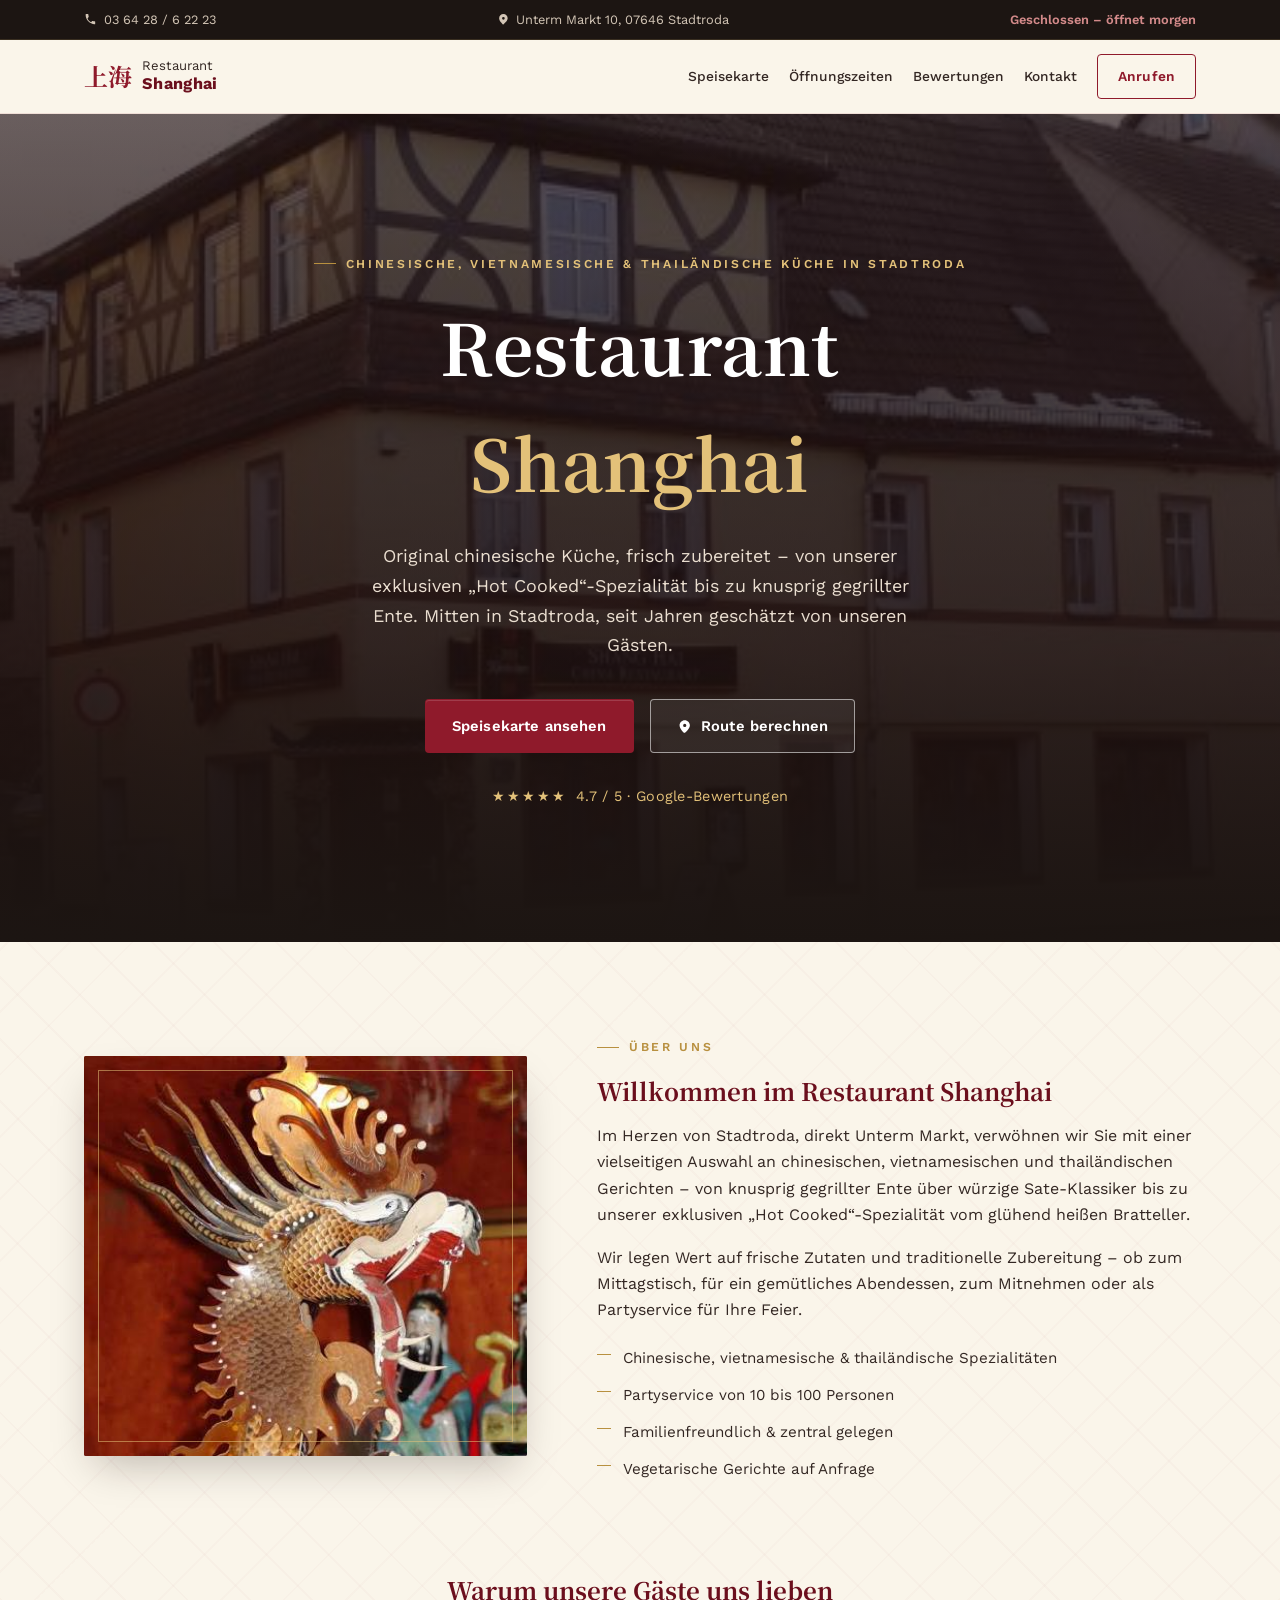
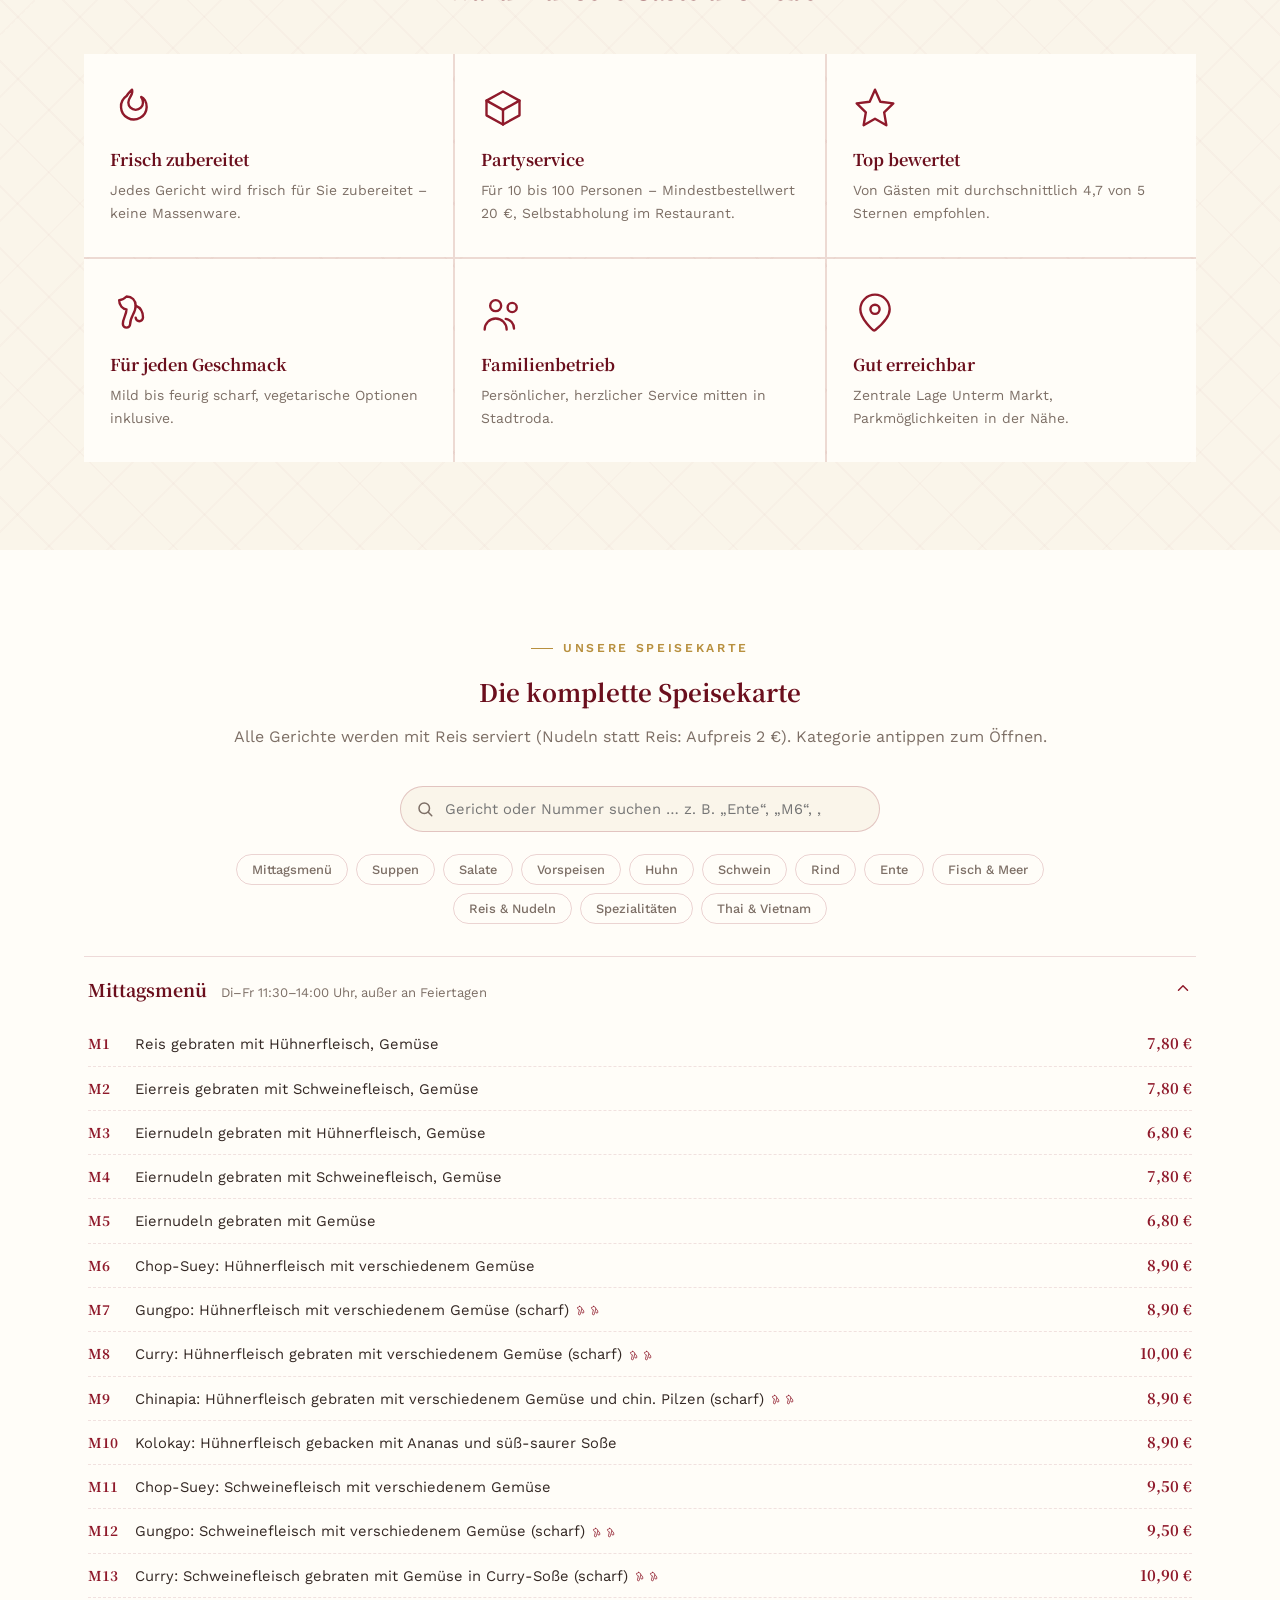
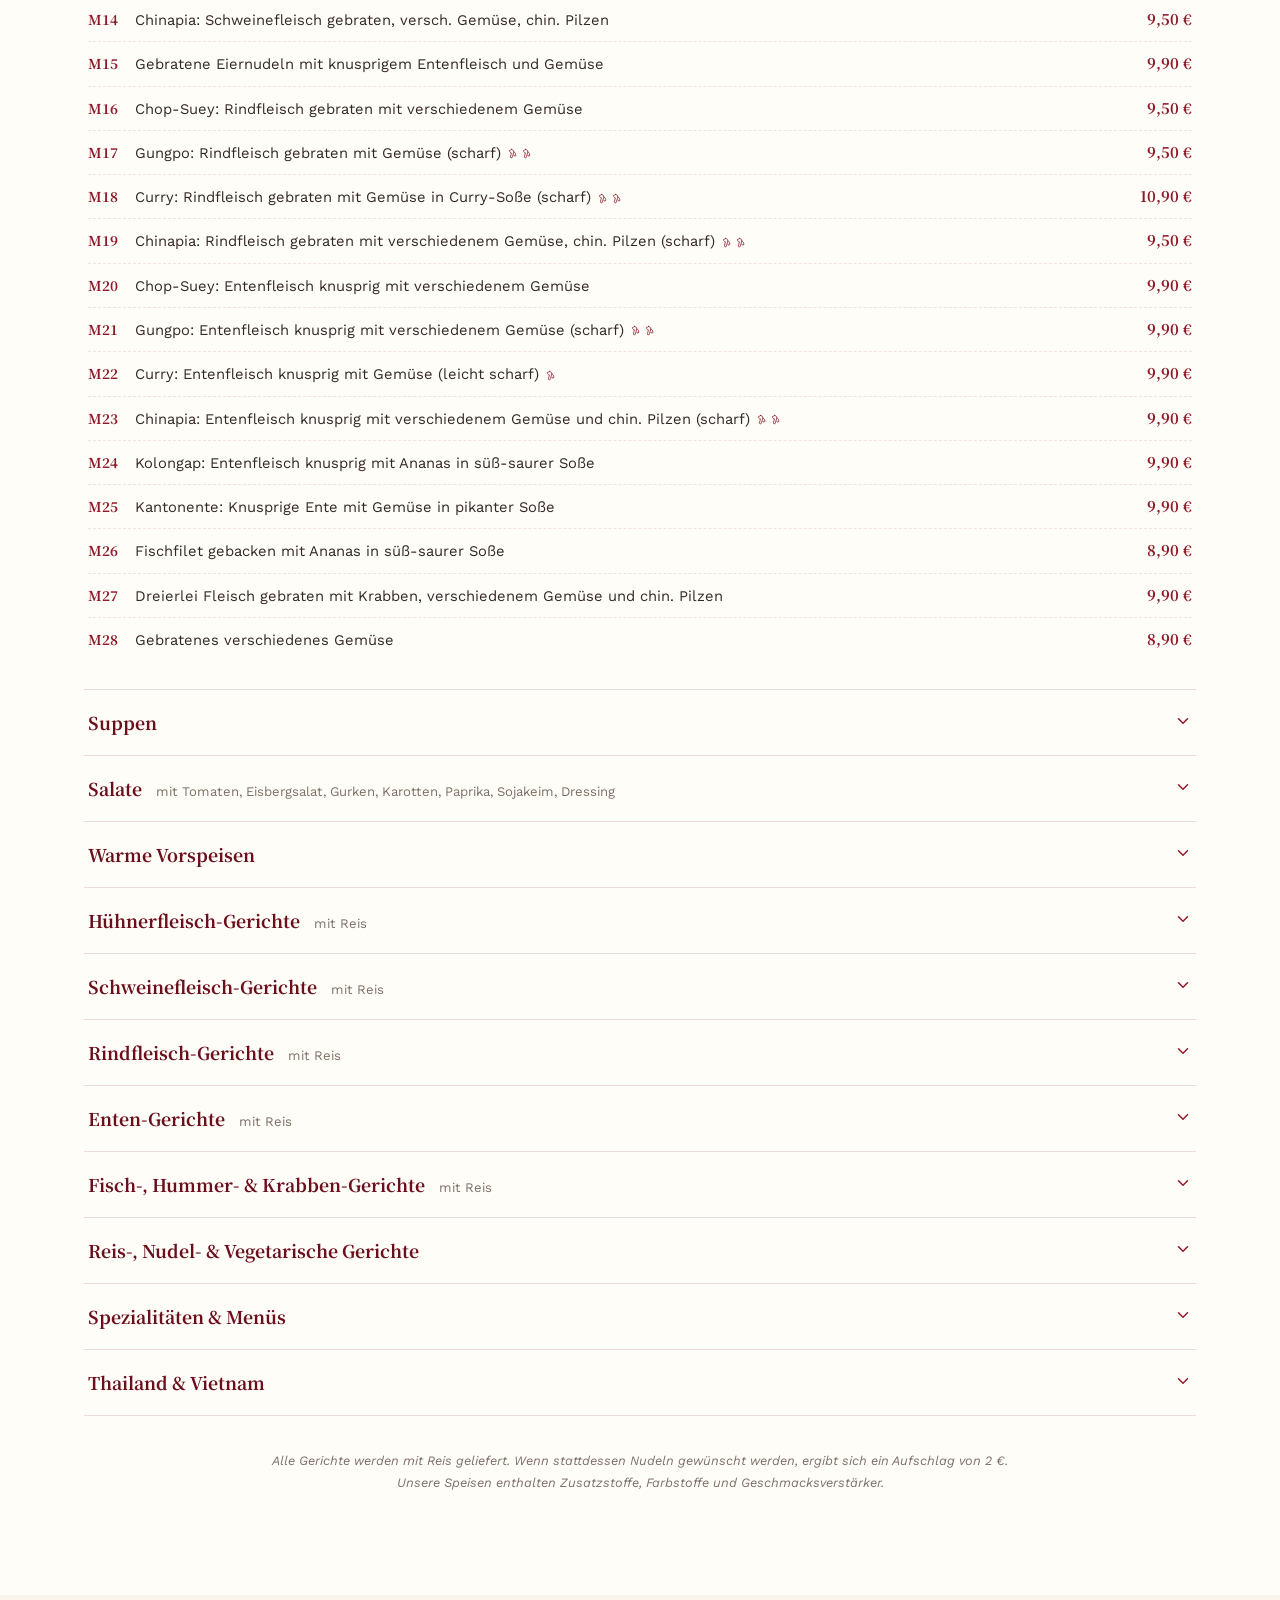
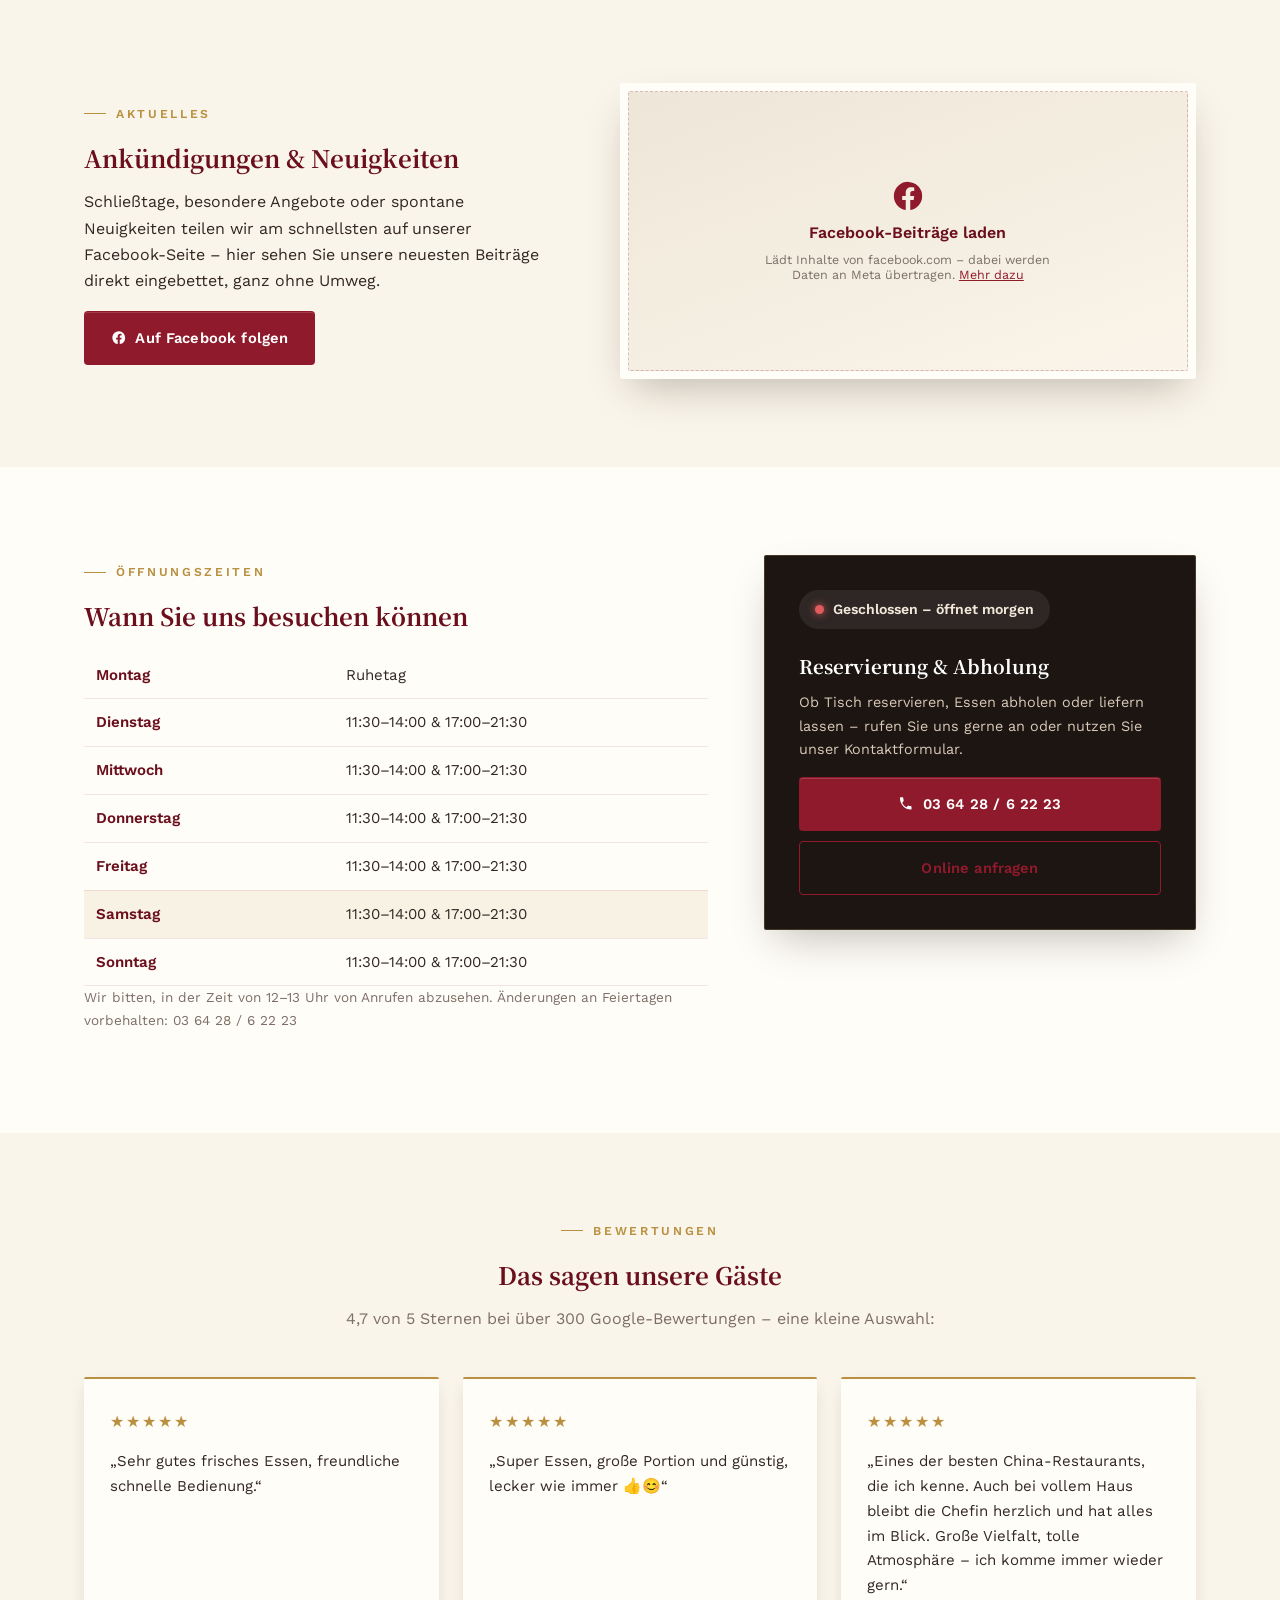
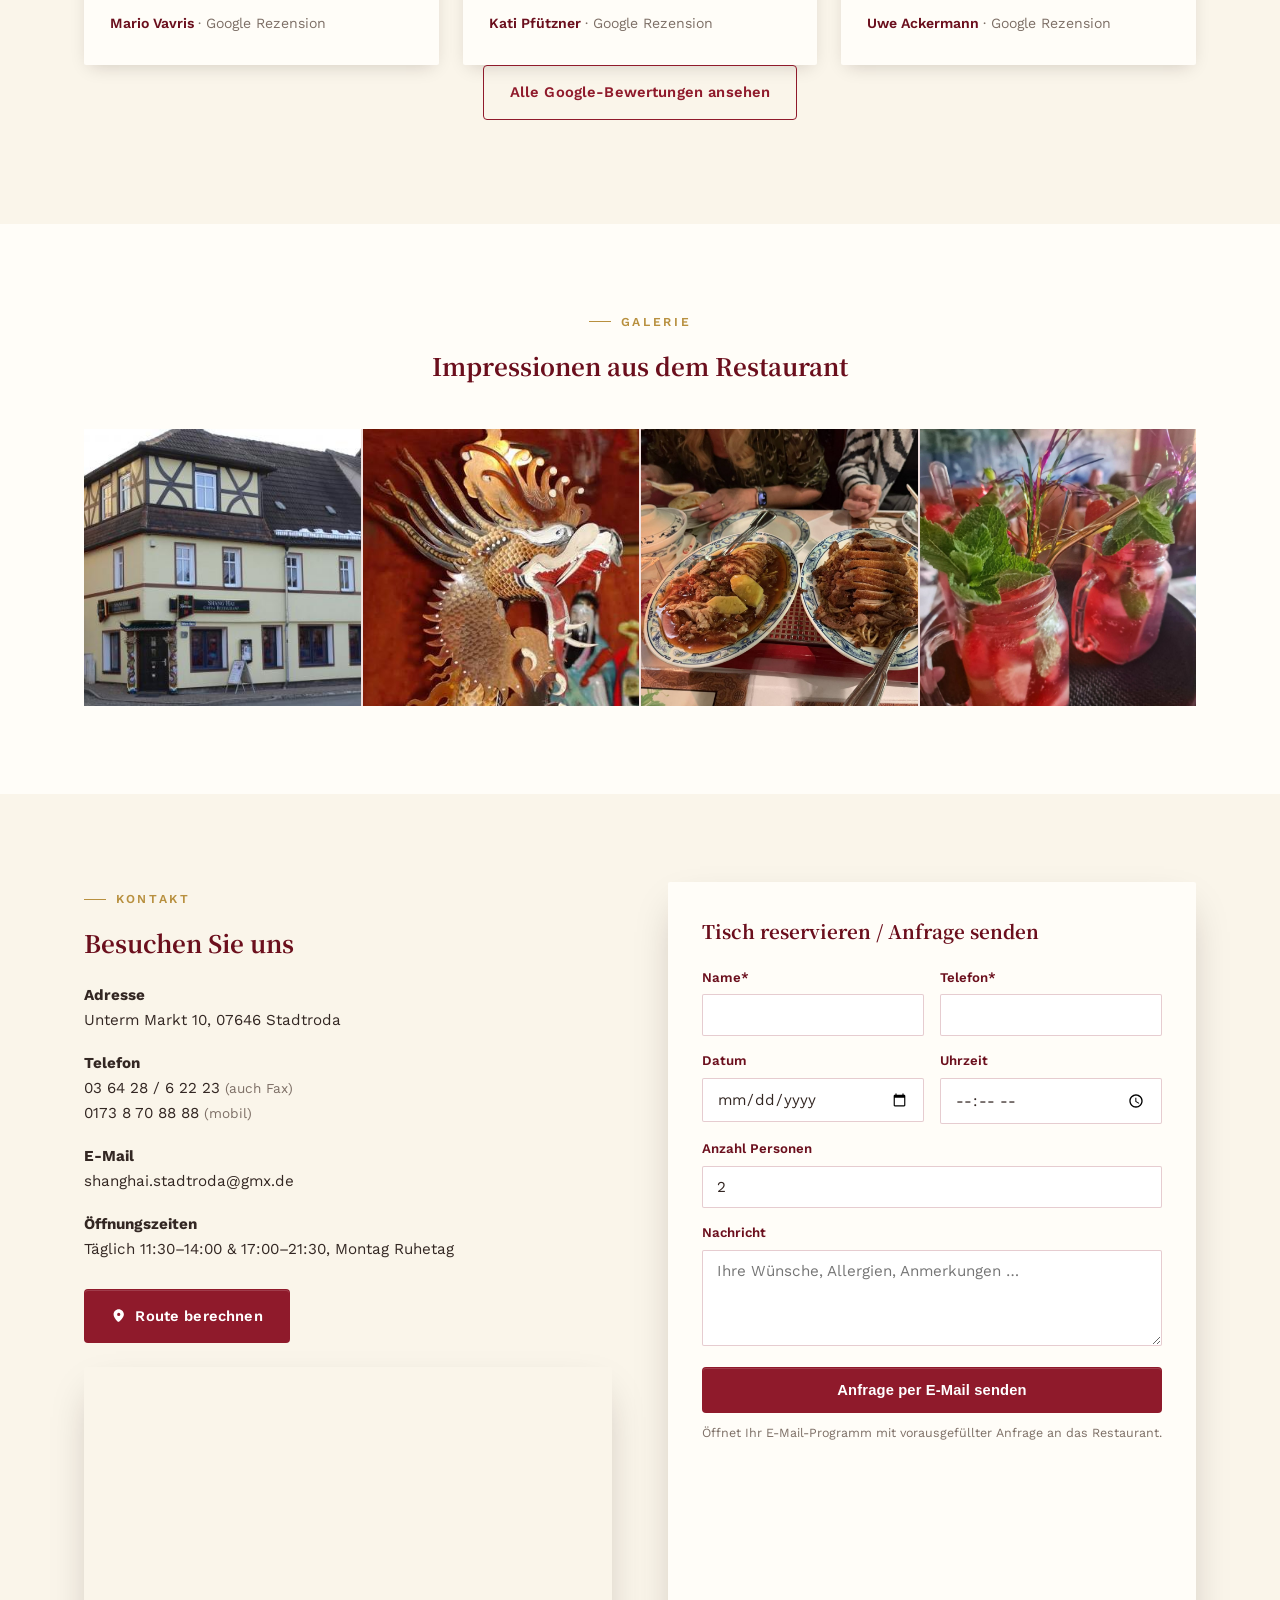
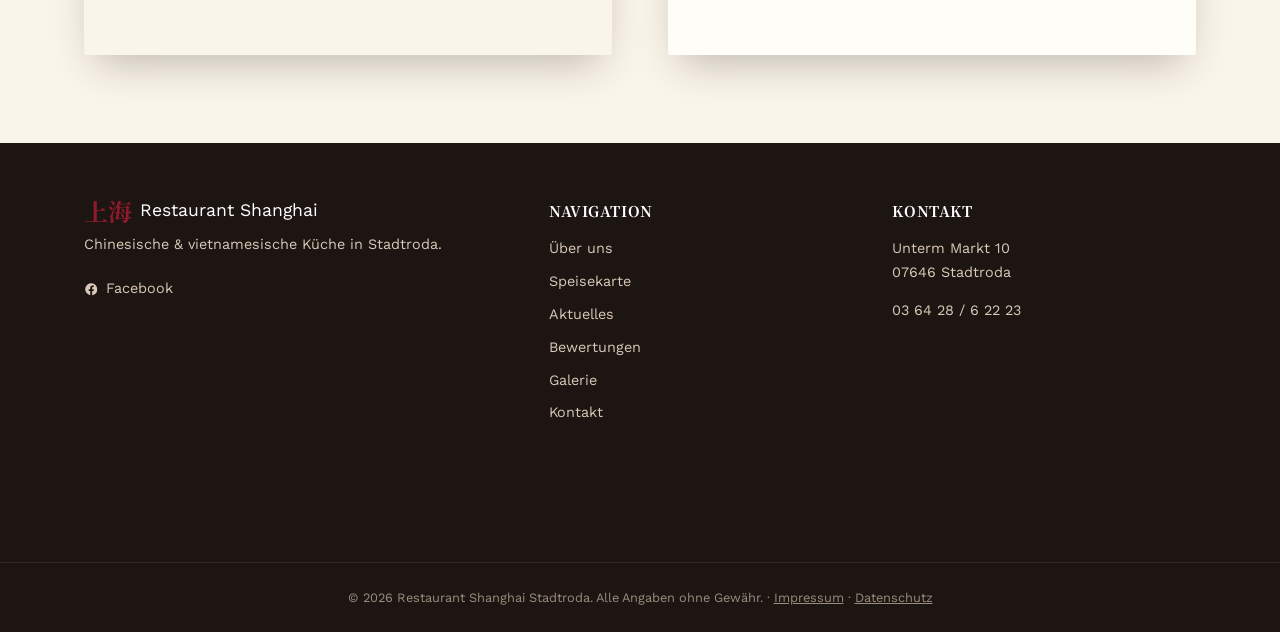
==== commit 531c4aea: "Fix mobile performance: lazy-load below-fold images, click-to-load Facebook embed Photos in About/Ga" ====
--- a/index.html
+++ b/index.html
@@ -5,27 +5,27 @@
 <meta name="viewport" content="width=device-width, initial-scale=1.0">
 <title>Restaurant Shanghai Stadtroda | Chinesische, Vietnamesische & Thailändische Küche</title>
 <meta name="description" content="China-Restaurant Shanghai in Stadtroda – Chinesische, vietnamesische & thailändische Spezialitäten, Mittagsmenü, Partyservice & Selbstabholung. Unterm Markt 10, 07646 Stadtroda.">
-<link rel="canonical" href="https://restaurant-shanghai-stadtroda.netlify.app/">
+<link rel="canonical" href="https://maultion-commits.github.io/restaurant-shanghai-stadtroda/">
 
 <meta property="og:type" content="restaurant">
 <meta property="og:locale" content="de_DE">
 <meta property="og:site_name" content="Restaurant Shanghai Stadtroda">
 <meta property="og:title" content="Restaurant Shanghai Stadtroda | Chinesische, Vietnamesische & Thailändische Küche">
 <meta property="og:description" content="Original chinesische, vietnamesische & thailändische Küche mitten in Stadtroda. Mittagsmenü, Partyservice für 10–100 Personen, Selbstabholung.">
-<meta property="og:url" content="https://restaurant-shanghai-stadtroda.netlify.app/">
-<meta property="og:image" content="https://restaurant-shanghai-stadtroda.netlify.app/assets/photos/aussenansicht.jpg">
+<meta property="og:url" content="https://maultion-commits.github.io/restaurant-shanghai-stadtroda/">
+<meta property="og:image" content="https://maultion-commits.github.io/restaurant-shanghai-stadtroda/assets/photos/aussenansicht.jpg">
 <meta name="twitter:card" content="summary_large_image">
 <meta name="twitter:title" content="Restaurant Shanghai Stadtroda">
 <meta name="twitter:description" content="Chinesische, vietnamesische & thailändische Küche mitten in Stadtroda.">
-<meta name="twitter:image" content="https://restaurant-shanghai-stadtroda.netlify.app/assets/photos/aussenansicht.jpg">
+<meta name="twitter:image" content="https://maultion-commits.github.io/restaurant-shanghai-stadtroda/assets/photos/aussenansicht.jpg">
 
 <script type="application/ld+json">
 {
   "@context": "https://schema.org",
   "@type": "Restaurant",
   "name": "China-Restaurant Shanghai",
-  "image": "https://restaurant-shanghai-stadtroda.netlify.app/assets/photos/aussenansicht.jpg",
-  "url": "https://restaurant-shanghai-stadtroda.netlify.app/",
+  "image": "https://maultion-commits.github.io/restaurant-shanghai-stadtroda/assets/photos/aussenansicht.jpg",
+  "url": "https://maultion-commits.github.io/restaurant-shanghai-stadtroda/",
   "telephone": "+493642862223",
   "priceRange": "€€",
   "servesCuisine": ["Chinese", "Vietnamese", "Thai"],
@@ -51,7 +51,7 @@
       "closes": "21:30"
     }
   ],
-  "menu": "https://restaurant-shanghai-stadtroda.netlify.app/#menu",
+  "menu": "https://maultion-commits.github.io/restaurant-shanghai-stadtroda/#menu",
   "sameAs": ["https://www.facebook.com/sanghaistadtroda/"]
 }
 </script>
@@ -120,7 +120,9 @@
 
   <section id="about" class="about reveal">
     <div class="section-inner about-grid">
-      <div class="about-graphic" style="background-image:url('assets/photos/drache.jpg'),linear-gradient(160deg,var(--red) 0%,var(--red-dark) 60%,var(--charcoal) 100%)" role="img" aria-label="Drachen-Dekoration im Restaurant Shanghai"></div>
+      <div class="about-graphic" style="background-image:linear-gradient(160deg,var(--red) 0%,var(--red-dark) 60%,var(--charcoal) 100%)">
+        <img src="assets/photos/drache.jpg" alt="Drachen-Dekoration im Restaurant Shanghai" loading="lazy" decoding="async" onerror="this.style.display='none'">
+      </div>
       <div class="about-text">
         <span class="eyebrow">Über uns</span>
         <h2>Willkommen im Restaurant Shanghai</h2>
@@ -499,13 +501,12 @@
           Auf Facebook folgen
         </a>
       </div>
-      <div class="fb-embed-wrap">
-        <iframe
-          title="Facebook-Seite Chinarestaurant Shanghai Stadtroda"
-          src="https://www.facebook.com/plugins/page.php?href=https%3A%2F%2Fwww.facebook.com%2Fsanghaistadtroda%2F&tabs=timeline&width=500&height=620&small_header=false&adapt_container_width=true&hide_cover=false&show_facepile=true"
-          width="100%" height="620" style="border:none;overflow:hidden" scrolling="no" frameborder="0"
-          allowfullscreen="true" allow="autoplay; clipboard-write; encrypted-media; picture-in-picture; web-share" loading="lazy">
-        </iframe>
+      <div class="fb-embed-wrap" id="fbEmbedWrap">
+        <button type="button" class="fb-embed-facade" id="fbEmbedFacade">
+          <svg class="i" viewBox="0 0 24 24"><path d="M22 12a10 10 0 1 0-11.6 9.9v-7H7.9V12h2.5V9.8c0-2.5 1.5-3.9 3.8-3.9 1.1 0 2.2.2 2.2.2v2.4h-1.2c-1.2 0-1.6.8-1.6 1.6V12h2.8l-.4 2.9h-2.4v7A10 10 0 0 0 22 12z"/></svg>
+          <span>Facebook-Beiträge laden</span>
+          <span class="fb-embed-hint">Lädt Inhalte von facebook.com – dabei werden Daten an Meta übertragen. <a href="datenschutz.html">Mehr dazu</a></span>
+        </button>
       </div>
     </div>
   </section>
@@ -577,10 +578,18 @@
       <span class="eyebrow center">Galerie</span>
       <h2 class="center">Impressionen aus dem Restaurant</h2>
       <div class="gallery-grid" id="galleryGrid">
-        <button class="gallery-item" style="background-image:url('assets/photos/aussenansicht.jpg'),linear-gradient(160deg,var(--red) 0%,var(--red-dark) 100%)" data-full="assets/photos/aussenansicht.jpg" data-caption="Unser Restaurant Unterm Markt 10 in Stadtroda" aria-label="Außenansicht vergrößern"></button>
-        <button class="gallery-item" style="background-image:url('assets/photos/drache.jpg'),linear-gradient(160deg,var(--gold) 0%,var(--red-dark) 100%)" data-full="assets/photos/drache.jpg" data-caption="Traditionelle Drachen-Dekoration" aria-label="Deko vergrößern"></button>
-        <button class="gallery-item" style="background-image:url('assets/photos/gericht-ente-1.jpg'),linear-gradient(160deg,var(--red-dark) 0%,var(--charcoal) 100%)" data-full="assets/photos/gericht-ente-1.jpg" data-caption="Knusprige Ente mit Nudeln" aria-label="Gericht vergrößern"></button>
-        <button class="gallery-item" style="background-image:url('assets/photos/Limonade.jpg'),linear-gradient(160deg,var(--charcoal) 0%,var(--red) 100%)" data-full="assets/photos/Limonade.jpg" data-caption="Hausgemachte Limonade mit frischer Minze" aria-label="Getränk vergrößern"></button>
+        <button class="gallery-item" style="background-image:linear-gradient(160deg,var(--red) 0%,var(--red-dark) 100%)" data-full="assets/photos/aussenansicht.jpg" data-caption="Unser Restaurant Unterm Markt 10 in Stadtroda" aria-label="Außenansicht vergrößern">
+          <img src="assets/photos/aussenansicht.jpg" alt="" loading="lazy" decoding="async" onerror="this.style.display='none'">
+        </button>
+        <button class="gallery-item" style="background-image:linear-gradient(160deg,var(--gold) 0%,var(--red-dark) 100%)" data-full="assets/photos/drache.jpg" data-caption="Traditionelle Drachen-Dekoration" aria-label="Deko vergrößern">
+          <img src="assets/photos/drache.jpg" alt="" loading="lazy" decoding="async" onerror="this.style.display='none'">
+        </button>
+        <button class="gallery-item" style="background-image:linear-gradient(160deg,var(--red-dark) 0%,var(--charcoal) 100%)" data-full="assets/photos/gericht-ente-1.jpg" data-caption="Knusprige Ente mit Nudeln" aria-label="Gericht vergrößern">
+          <img src="assets/photos/gericht-ente-1.jpg" alt="" loading="lazy" decoding="async" onerror="this.style.display='none'">
+        </button>
+        <button class="gallery-item" style="background-image:linear-gradient(160deg,var(--charcoal) 0%,var(--red) 100%)" data-full="assets/photos/Limonade.jpg" data-caption="Hausgemachte Limonade mit frischer Minze" aria-label="Getränk vergrößern">
+          <img src="assets/photos/Limonade.jpg" alt="" loading="lazy" decoding="async" onerror="this.style.display='none'">
+        </button>
       </div>
     </div>
   </section>
--- a/style.css
+++ b/style.css
@@ -162,10 +162,11 @@
 .about-graphic{
   position:relative;height:400px;border-radius:var(--radius-lg);
   background-size:cover;background-position:center;
-  box-shadow:var(--shadow);
-}
+  box-shadow:var(--shadow);overflow:hidden;
+}
+.about-graphic img{width:100%;height:100%;object-fit:cover;display:block;}
 .about-graphic::before{
-  content:"";position:absolute;inset:14px;border:1px solid rgba(227,193,121,.55);pointer-events:none;
+  content:"";position:absolute;inset:14px;border:1px solid rgba(227,193,121,.55);pointer-events:none;z-index:1;
 }
 .about-facts{margin-top:22px;display:grid;gap:12px;}
 .about-facts li{font-size:.95rem;padding-left:26px;position:relative;}
@@ -267,6 +268,16 @@
   padding:8px;overflow:hidden;
 }
 .fb-embed-wrap iframe{display:block;width:100%;border-radius:2px;}
+.fb-embed-facade{
+  width:100%;min-height:280px;display:flex;flex-direction:column;align-items:center;justify-content:center;gap:10px;
+  background:linear-gradient(160deg,#eee6d8,var(--cream));border:1.5px dashed rgba(143,26,43,.25);border-radius:2px;
+  padding:32px 24px;cursor:pointer;color:var(--red-dark);font-family:var(--font-body);font-weight:600;font-size:1rem;
+  text-align:center;
+}
+.fb-embed-facade .i{width:34px;height:34px;color:var(--red);}
+.fb-embed-facade:hover{border-color:var(--red);background:linear-gradient(160deg,#f2eadd,var(--cream));}
+.fb-embed-hint{font-weight:400;font-size:.78rem;color:var(--muted);max-width:320px;}
+.fb-embed-hint a{color:var(--red);text-decoration:underline;}
 
 /* Hours */
 .hours{background:var(--paper);}
@@ -306,11 +317,12 @@
 .gallery-grid{display:grid;grid-template-columns:repeat(4,1fr);gap:2px;margin-top:44px;background:rgba(143,26,43,.12);}
 .gallery-item{
   aspect-ratio:1/1;background-size:cover;background-position:center;
-  border:none;cursor:pointer;position:relative;padding:0;
+  border:none;cursor:pointer;position:relative;padding:0;overflow:hidden;
   transition:transform .35s ease, filter .35s ease;
 }
+.gallery-item img{width:100%;height:100%;object-fit:cover;display:block;}
 .gallery-item::after{
-  content:"";position:absolute;inset:0;background:rgba(28,16,12,0);transition:background .25s ease;
+  content:"";position:absolute;inset:0;background:rgba(28,16,12,0);transition:background .25s ease;z-index:1;
 }
 .gallery-item:hover{transform:scale(1.02);z-index:2;}
 .gallery-item:hover::after{background:rgba(28,16,12,.15);}
